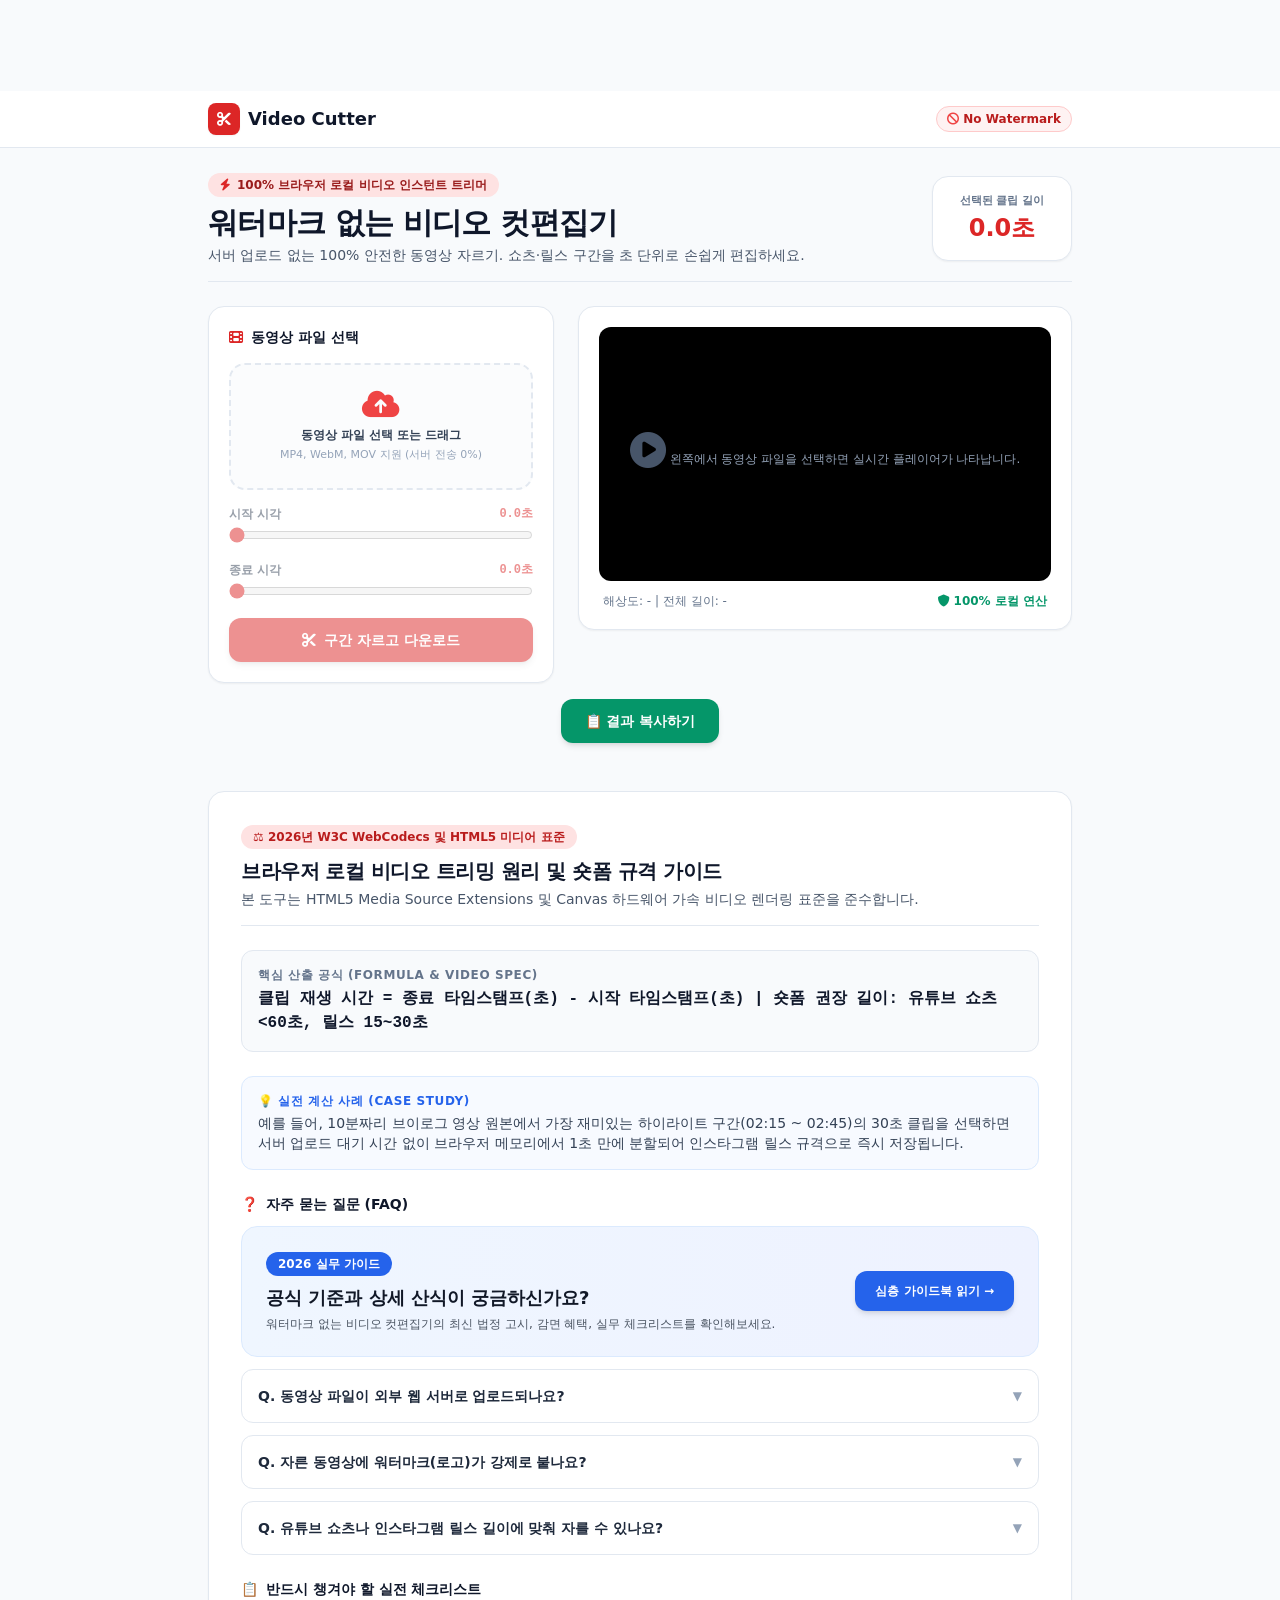
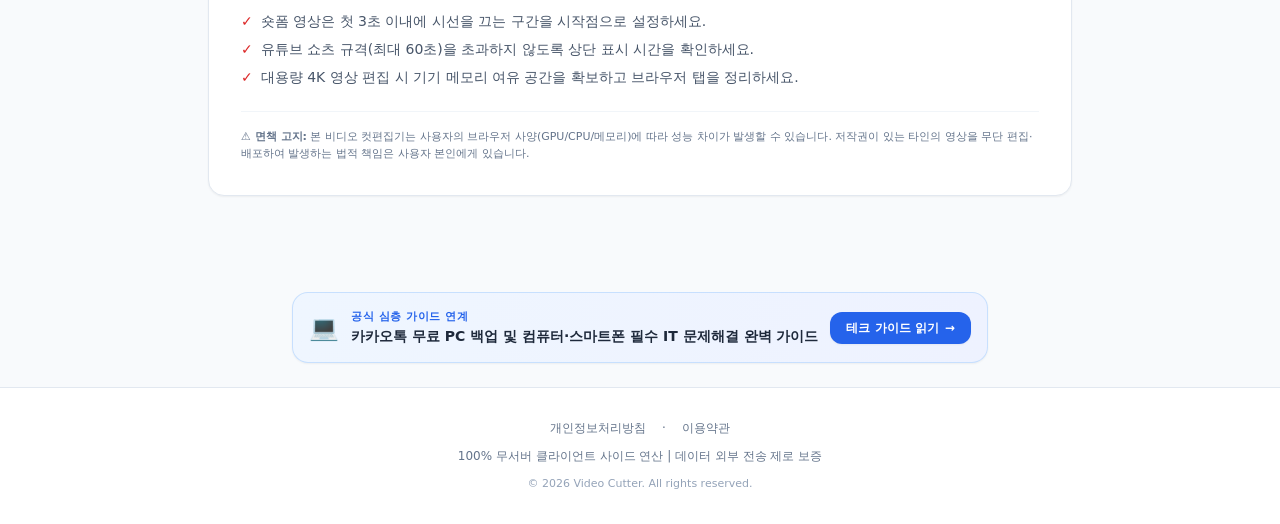
==== index.html @ c20376bc "Perf: replace Tailwind Play CDN with static compiled CSS" ====
<!DOCTYPE html>
<html lang="ko">
<head>
    <meta charset="UTF-8">
    <link rel="preconnect" href="https://pagead2.googlesyndication.com">
    <link rel="preconnect" href="https://cdnjs.cloudflare.com" crossorigin>

    <link href="apple-touch-icon.png" rel="apple-touch-icon" sizes="180x180"/>
    <meta content="width=device-width, initial-scale=1.0, maximum-scale=1.0, user-scalable=no" name="viewport"/>
    <title>워터마크 없는 브라우저 비디오 컷편집기 | 동영상 구간 자르기 (Video Cutter)</title>
    <meta content="서버 업로드 없는 브라우저 비디오 트리머. 쇼츠·릴스 구간 자르기, 빠른 인코딩, 워터마크 영구 무료." name="description"/>
    <link href="https://video-cut.enjoy-onepage.com/" rel="canonical"/>
    <meta content="website" property="og:type"/>
    <meta property="og:locale" content="ko_KR">
    <meta content="https://video-cut.enjoy-onepage.com/" property="og:url"/>
    <meta content="Video Cutter - 워터마크 없는 비디오 컷편집기" property="og:title"/>
    <meta content="브라우저 안에서 영상을 잘라 다운로드하세요." property="og:description"/>
    <meta content="https://video-cut.enjoy-onepage.com/og-image.png" property="og:image"/>
    <meta content="summary_large_image" name="twitter:card"/>
    <meta content="Video Cutter - 워터마크 없는 비디오 컷편집기" name="twitter:title"/>
    <meta content="브라우저 안에서 영상을 잘라 다운로드하세요." name="twitter:description"/>
    <meta content="https://video-cut.enjoy-onepage.com/og-image.png" name="twitter:image"/>
    <link href="/favicon.ico" rel="icon" type="image/x-icon"/>

    <link rel="stylesheet" href="./style.css">
    <link href="https://cdnjs.cloudflare.com/ajax/libs/font-awesome/6.4.0/css/all.min.css" rel="stylesheet"/>
    <script async crossorigin="anonymous" src="https://pagead2.googlesyndication.com/pagead/js/adsbygoogle.js?client=ca-pub-2228289204702106"></script>

    <script type="application/ld+json">
    {
      "@context": "https://schema.org",
      "@graph": [
        {
          "@type": "WebApplication",
          "@id": "https://video-cut.enjoy-onepage.com/#webapp",
          "name": "Video Cutter - 워터마크 없는 비디오 컷편집기",
          "url": "https://video-cut.enjoy-onepage.com/",
          "applicationCategory": "MultimediaApplication",
          "operatingSystem": "All",
          "browserRequirements": "Requires JavaScript. Requires HTML5.",
          "description": "서버 업로드 없는 브라우저 비디오 트리머. 쇼츠·릴스 구간 자르기 무료.",
          "image": "https://video-cut.enjoy-onepage.com/og-image.png",
          "offers": { "@type": "Offer", "price": "0", "priceCurrency": "KRW" }
        },
        {
          "@type": "FAQPage",
          "@id": "https://video-cut.enjoy-onepage.com/#faq",
          "mainEntity": [
            {
              "@type": "Question",
              "name": "동영상 파일이 외부 웹 서버로 업로드되나요?",
              "acceptedAnswer": {
                "@type": "Answer",
                "text": "아닙니다. HTML5 File API 및 Canvas 비디오 프레임 추출 기술을 통해 영상 파일이 사용자의 컴퓨터/스마트폰 메모리 내에서만 로컬 연산되므로 100% 안전합니다."
              }
            },
            {
              "@type": "Question",
              "name": "자른 동영상에 워터마크(로고)가 강제로 붙나요?",
              "acceptedAnswer": {
                "@type": "Answer",
                "text": "붙지 않습니다. CapCut이나 기성 무료 편집 앱과 달리 워터마크가 전혀 삽입되지 않은 원본 그대로의 깔끔한 클립을 무료로 추출할 수 있습니다."
              }
            },
            {
              "@type": "Question",
              "name": "유튜브 쇼츠나 인스타그램 릴스 길이에 맞춰 자를 수 있나요?",
              "acceptedAnswer": {
                "@type": "Answer",
                "text": "네, 시작 시간과 종료 시간을 초 단위로 정밀하게 슬라이더로 조절하여 15초, 30초, 60초 등 숏폼 규격에 딱 맞춰 자를 수 있습니다."
              }
            }
          ]
        }
      ]
    }
    </script>

    <style id="layout-shield">
      html, body { max-width: 100%; overflow-x: hidden; }
      .manual-ad-box { width: 100%; max-width: 960px; margin-left: auto; margin-right: auto; text-align: center; overflow: hidden; }
      .manual-ad-box ins { max-width: 100% !important; overflow: hidden !important; }
      :focus-visible { outline: 2px solid #3b82f6 !important; outline-offset: 2px !important; }
      input:focus-visible, select:focus-visible, textarea:focus-visible, button:focus-visible { outline: 2px solid #2563eb !important; outline-offset: 1px !important; }
    </style>
<style id="mobile-hardening-shield">
  /* 모바일 한글 단어 단위 줄바꿈 보존 & 버튼 텍스트 단일행 쉴드 */
  body, h1, h2, h3, h4, p, span, label {
    word-break: keep-all;
    overflow-wrap: break-word;
  }
  button, [role="button"], a.btn {
    white-space: nowrap;
    word-break: keep-all;
  }
  @media (max-width: 640px) {
    input, select, textarea {
      font-size: 16px !important;
    }
    button, [role="button"], a.btn {
      min-height: 42px;
    }
  }
</style>
</head>
<body class="bg-slate-50 text-slate-800 antialiased font-sans min-h-screen flex flex-col justify-between">
    <div class="manual-ad-box ad-top-banner" style="width: 100%; max-width: 960px; margin: 8px auto 16px; text-align: center;">
        <ins class="adsbygoogle" data-ad-client="ca-pub-2228289204702106" data-ad-format="horizontal" data-ad-slot="3824727725" data-full-width-responsive="true" style="display:inline-block;width:100%;height:60px;"></ins>
        <script>(adsbygoogle = window.adsbygoogle || []).push({});</script>
    </div>

    <header class="bg-white border-b border-slate-200 sticky top-0 z-40">
        <div class="max-w-4xl mx-auto px-4 py-3 flex items-center justify-between">
            <a href="/" class="flex items-center gap-2 text-slate-900 font-bold text-lg hover:text-red-600 transition">
                <span class="w-8 h-8 rounded-lg bg-red-600 text-white flex items-center justify-center font-black text-sm shadow-sm"><i class="fa-solid fa-scissors"></i></span>
                <span>Video Cutter</span>
            </a>
            <div class="flex items-center gap-2">
                <span class="text-xs font-bold px-2.5 py-1 rounded-full bg-red-50 text-red-700 border border-red-200">
                    <i class="fa-solid fa-ban text-red-500 mr-1"></i>No Watermark
                </span>
            </div>
        </div>
    </header>

    <section class="max-w-4xl mx-auto px-4 pt-6 pb-2 w-full">
        <div class="border-b border-slate-200 pb-4 flex flex-col md:flex-row md:items-center justify-between gap-4">
            <div>
                <div class="inline-flex items-center gap-1.5 px-3 py-1 rounded-full text-xs font-semibold bg-red-100 text-red-800 mb-2">
                    <i class="fa-solid fa-bolt text-red-600"></i><span>100% 브라우저 로컬 비디오 인스턴트 트리머</span>
                </div>
                <h1 class="text-2xl sm:text-3xl font-black text-slate-900 tracking-tight">
                    워터마크 없는 비디오 컷편집기
                </h1>
                <p class="text-slate-600 text-xs sm:text-sm mt-1">
                    서버 업로드 없는 100% 안전한 동영상 자르기. 쇼츠·릴스 구간을 초 단위로 손쉽게 편집하세요.
                </p>
            </div>
            <div class="bg-white border border-slate-200 rounded-2xl p-3 sm:p-4 text-center min-w-[140px] shadow-sm">
                <div class="text-[11px] font-bold text-slate-500">선택된 클립 길이</div>
                <div class="text-2xl font-black text-red-600 mt-0.5" id="clipDurationText">0.0초</div>
            </div>
        </div>
    </section>

    <!-- Workspace: 1:1 Left File & Controls, Right Video Player (Sticky) -->
    <main class="max-w-4xl mx-auto px-4 py-4 w-full flex-grow">
        <div class="grid grid-cols-1 lg:grid-cols-12 gap-6 items-start">
            <!-- Left 5 cols: Upload & Slider Controls -->
            <section class="lg:col-span-5 bg-white rounded-2xl p-5 border border-slate-200 shadow-sm space-y-4">
                <h2 class="text-sm font-bold text-slate-900 flex items-center gap-2">
                    <i class="fa-solid fa-film text-red-600"></i>동영상 파일 선택
                </h2>

                <div class="border-2 border-dashed border-slate-200 hover:border-red-400 rounded-2xl p-6 text-center cursor-pointer transition bg-slate-50/50" onclick="document.getElementById('videoFile').click()">
                    <i class="fa-solid fa-cloud-arrow-up text-3xl text-red-500 mb-2"></i>
                    <div class="text-xs font-bold text-slate-700">동영상 파일 선택 또는 드래그</div>
                    <div class="text-[11px] text-slate-400 mt-1">MP4, WebM, MOV 지원 (서버 전송 0%)</div>
                    <input type="file" id="videoFile" accept="video/*" class="hidden" aria-label="비디오 파일 선택">
                </div>

                <!-- Trim Controls -->
                <div id="trimControls" class="space-y-3 opacity-50 pointer-events-none">
                    <div>
                        <div class="flex justify-between text-xs font-bold text-slate-700 mb-1">
                            <span>시작 시각</span>
                            <span class="font-mono text-red-600" id="startTimeVal">0.0초</span>
                        </div>
                        <input type="range" id="startRange" min="0" max="100" value="0" step="0.1" class="w-full accent-red-600" aria-label="시작 시간">
                    </div>

                    <div>
                        <div class="flex justify-between text-xs font-bold text-slate-700 mb-1">
                            <span>종료 시각</span>
                            <span class="font-mono text-red-600" id="endTimeVal">0.0초</span>
                        </div>
                        <input type="range" id="endRange" min="0" max="100" value="0" step="0.1" class="w-full accent-red-600" aria-label="종료 시간">
                    </div>

                    <button id="trimBtn" class="w-full py-3 bg-red-600 hover:bg-red-700 text-white font-bold text-sm rounded-xl shadow-md transition flex items-center justify-center gap-2 whitespace-nowrap" aria-label="구간 자르기">
                        <i class="fa-solid fa-scissors"></i><span>구간 자르고 다운로드</span>
                    </button>
                </div>
            </section>

            <!-- Right 7 cols: Video Preview Player (Sticky) -->
            <section class="lg:col-span-7 space-y-4">
                <div class="bg-white rounded-2xl p-5 border border-slate-200 shadow-sm text-center">
                    <div class="w-full bg-black rounded-xl overflow-hidden aspect-video flex items-center justify-center mb-3">
                        <video id="videoPlayer" controls class="w-full h-full object-contain hidden"></video>
                        <div id="noVideoMsg" class="text-xs text-slate-400 p-6">
                            <i class="fa-solid fa-play-circle text-4xl text-slate-600 mb-2 block"></i>
                            왼쪽에서 동영상 파일을 선택하면 실시간 플레이어가 나타납니다.
                        </div>
                    </div>

                    <div class="flex items-center justify-between text-xs text-slate-500 px-1">
                        <span id="videoMetaText">해상도: - | 전체 길이: -</span>
                        <span class="font-bold text-emerald-600"><i class="fa-solid fa-shield mr-1"></i>100% 로컬 연산</span>
                    </div>
                </div>
            </section>
        </div>
    
      <div class="mt-4 text-center">
        <button id="masterCopyBtn" onclick="copyMasterResult()" class="whitespace-nowrap w-full sm:w-auto px-6 py-3 bg-emerald-600 hover:bg-emerald-700 text-white font-bold rounded-xl shadow-md transition flex items-center justify-center gap-2 text-sm mx-auto whitespace-nowrap">
          <span>📋 결과 복사하기</span>
        </button>
      </div>

  </main>

    <!-- Toast -->
    <div id="toastNotification" class="fixed bottom-6 left-1/2 -translate-x-1/2 bg-slate-900/90 text-white text-xs sm:text-sm px-4 py-2.5 rounded-xl shadow-xl z-50 transition-opacity duration-300 opacity-0 pointer-events-none flex items-center gap-2">
        <i class="fa-solid fa-circle-check text-red-400"></i><span id="toastMessage">안내 메시지</span>
    </div>

    <!-- 📖 E-E-A-T Guide Section (Q1~Q7) -->
    <section class="max-w-4xl mx-auto my-8 px-4">
      <div class="bg-white rounded-2xl p-6 sm:p-8 border border-slate-200 shadow-sm space-y-6">
        <div class="border-b border-slate-200 pb-4">
          <div class="inline-flex items-center gap-1.5 px-3 py-1 rounded-full text-xs font-bold bg-red-100 text-red-700 mb-2">
            <span>⚖️ 2026년 W3C WebCodecs 및 HTML5 미디어 표준</span>
          </div>
          <h3 class="text-xl font-black text-slate-900 tracking-tight">
            브라우저 로컬 비디오 트리밍 원리 및 숏폼 규격 가이드
          </h3>
          <p class="text-xs sm:text-sm text-slate-600 mt-1">
            본 도구는 HTML5 Media Source Extensions 및 Canvas 하드웨어 가속 비디오 렌더링 표준을 준수합니다.
          </p>
        </div>

        <div class="p-4 bg-slate-50 rounded-xl border border-slate-200">
          <div class="text-xs font-bold text-slate-500 uppercase tracking-wider mb-1">핵심 산출 공식 (Formula & Video Spec)</div>
          <div class="text-sm sm:text-base font-extrabold text-slate-900 font-mono leading-relaxed">
            클립 재생 시간 = 종료 타임스탬프(초) - 시작 타임스탬프(초) | 숏폼 권장 길이: 유튜브 쇼츠 <60초, 릴스 15~30초
          </div>
        </div>

        <div class="p-4 bg-blue-50/50 rounded-xl border border-blue-100">
          <div class="text-xs font-bold text-blue-600 uppercase tracking-wider mb-1">💡 실전 계산 사례 (Case Study)</div>
          <p class="text-xs sm:text-sm text-slate-700 leading-relaxed">
            예를 들어, 10분짜리 브이로그 영상 원본에서 가장 재미있는 하이라이트 구간(02:15 ~ 02:45)의 30초 클립을 선택하면 서버 업로드 대기 시간 없이 브라우저 메모리에서 1초 만에 분할되어 인스타그램 릴스 규격으로 즉시 저장됩니다.
          </p>
        </div>

        <div class="space-y-3">
          <h4 class="text-sm font-bold text-slate-900 mb-2 flex items-center gap-2"><span>❓</span> 자주 묻는 질문 (FAQ)</h4>
          
    <!-- 심층 가이드북 바로가기 (4-1-4 헌법 준수) -->
    <div class="mt-8 mb-8 p-6 bg-gradient-to-r from-blue-50 to-indigo-50 rounded-2xl border border-blue-100 flex flex-col sm:flex-row items-center justify-between gap-4">
      <div>
        <span class="inline-block px-3 py-1 bg-blue-600 text-white text-xs font-bold rounded-full mb-2">2026 실무 가이드</span>
        <h3 class="text-lg font-bold text-gray-900">공식 기준과 상세 산식이 궁금하신가요?</h3>
        <p class="text-xs text-gray-600 mt-1">워터마크 없는 비디오 컷편집기의 최신 법정 고시, 감면 혜택, 실무 체크리스트를 확인해보세요.</p>
      </div>
      <a href="/guides/guide.html" class="whitespace-nowrap px-5 py-3 bg-blue-600 hover:bg-blue-700 text-white font-bold rounded-xl shadow-md transition flex items-center gap-2 text-xs shrink-0">
        심층 가이드북 읽기 &rarr;
      </a>
    </div>

    <details class="group border border-slate-200 rounded-xl p-4">
            <summary class="flex items-center justify-between cursor-pointer font-bold text-sm text-slate-800">
              <span>Q. 동영상 파일이 외부 웹 서버로 업로드되나요?</span>
              <span class="transition group-open:rotate-180 text-slate-400 text-xs">▼</span>
            </summary>
            <div class="text-xs text-slate-600 mt-3 leading-relaxed border-t border-slate-100 pt-3">
              아닙니다. HTML5 File API 및 Canvas 비디오 프레임 추출 기술을 통해 영상 파일이 사용자의 컴퓨터/스마트폰 메모리 내에서만 로컬 연산되므로 100% 안전합니다.
            </div>
          </details>
          <details class="group border border-slate-200 rounded-xl p-4">
            <summary class="flex items-center justify-between cursor-pointer font-bold text-sm text-slate-800">
              <span>Q. 자른 동영상에 워터마크(로고)가 강제로 붙나요?</span>
              <span class="transition group-open:rotate-180 text-slate-400 text-xs">▼</span>
            </summary>
            <div class="text-xs text-slate-600 mt-3 leading-relaxed border-t border-slate-100 pt-3">
              붙지 않습니다. CapCut이나 기성 무료 편집 앱과 달리 워터마크가 전혀 삽입되지 않은 원본 그대로의 깔끔한 클립을 무료로 추출할 수 있습니다.
            </div>
          </details>
          <details class="group border border-slate-200 rounded-xl p-4">
            <summary class="flex items-center justify-between cursor-pointer font-bold text-sm text-slate-800">
              <span>Q. 유튜브 쇼츠나 인스타그램 릴스 길이에 맞춰 자를 수 있나요?</span>
              <span class="transition group-open:rotate-180 text-slate-400 text-xs">▼</span>
            </summary>
            <div class="text-xs text-slate-600 mt-3 leading-relaxed border-t border-slate-100 pt-3">
              네, 시작 시간과 종료 시간을 초 단위로 정밀하게 슬라이더로 조절하여 15초, 30초, 60초 등 숏폼 규격에 딱 맞춰 자를 수 있습니다.
            </div>
          </details>
        </div>

        <div>
          <h4 class="text-sm font-bold text-slate-900 mb-3 flex items-center gap-2">
            <span>📋</span> 반드시 챙겨야 할 실전 체크리스트
          </h4>
          <ul class="text-xs sm:text-sm text-slate-600 space-y-2">
            <li class="flex items-start gap-2"><span class="text-red-600 font-bold">✓</span><span>숏폼 영상은 첫 3초 이내에 시선을 끄는 구간을 시작점으로 설정하세요.</span></li>
            <li class="flex items-start gap-2"><span class="text-red-600 font-bold">✓</span><span>유튜브 쇼츠 규격(최대 60초)을 초과하지 않도록 상단 표시 시간을 확인하세요.</span></li>
            <li class="flex items-start gap-2"><span class="text-red-600 font-bold">✓</span><span>대용량 4K 영상 편집 시 기기 메모리 여유 공간을 확보하고 브라우저 탭을 정리하세요.</span></li>
          </ul>
        </div>

        <div class="pt-4 border-t border-slate-100 text-[11px] text-slate-500 leading-relaxed">
          <strong>⚠️ 면책 고지:</strong> 본 비디오 컷편집기는 사용자의 브라우저 사양(GPU/CPU/메모리)에 따라 성능 차이가 발생할 수 있습니다. 저작권이 있는 타인의 영상을 무단 편집·배포하여 발생하는 법적 책임은 사용자 본인에게 있습니다.
        </div>
      </div>
    </section>

    <div class="manual-ad-box ad-bottom-banner" style="width: 100%; max-width: 960px; margin: 24px auto 16px; text-align: center;">
        <ins class="adsbygoogle" data-ad-client="ca-pub-2228289204702106" data-ad-format="auto" data-ad-slot="3416334507" data-full-width-responsive="true" style="display:block"></ins>
        <script>(adsbygoogle = window.adsbygoogle || []).push({});</script>
    </div>

    <!-- 🔗 딥리서치 토픽 클러스터: 관련 전문 블로그 가이드 역링크 -->
<section class="max-w-4xl mx-auto my-6 px-4">
  <div class="p-4 bg-gradient-to-r from-blue-50 to-indigo-50 dark:from-slate-800 dark:to-slate-800/80 rounded-2xl border border-blue-200/80 dark:border-slate-700 shadow-sm flex flex-col sm:flex-row items-center justify-between gap-3">
    <div class="flex items-center gap-3">
      <span class="text-2xl flex-shrink-0">💻</span>
      <div class="text-left">
        <div class="text-[11px] font-bold text-blue-600 dark:text-blue-400 uppercase tracking-wider">공식 심층 가이드 연계</div>
        <div class="text-xs sm:text-sm font-bold text-slate-800 dark:text-slate-100 leading-snug">카카오톡 무료 PC 백업 및 컴퓨터·스마트폰 필수 IT 문제해결 완벽 가이드</div>
      </div>
    </div>
    <a href="https://tech-kr.enjoy-onepage.com/2026/09/18/kakaotalk-free-pc-backup-guide/" target="_blank" rel="noopener noreferrer" class="shrink-0 px-4 py-2 bg-blue-600 hover:bg-blue-700 text-white text-xs font-bold rounded-xl transition shadow-sm hover:shadow flex items-center gap-1.5">
      <span>테크 가이드 읽기</span>
      <span>→</span>
    </a>
  </div>
</section>

<footer class="border-t border-slate-200 bg-white py-8 px-4 text-center">
        <div class="max-w-4xl mx-auto text-xs text-slate-500 space-y-3">
            <div class="flex flex-wrap justify-center gap-4 text-xs font-medium">
                <a class="hover:text-red-600 transition" href="/privacy.html">개인정보처리방침</a>
                <span>·</span>
                <a class="hover:text-red-600 transition" href="/terms.html">이용약관</a>
            </div>
            <p>100% 무서버 클라이언트 사이드 연산 | 데이터 외부 전송 제로 보증</p>
            <p class="text-[11px] text-slate-400">© 2026 Video Cutter. All rights reserved.</p>
        </div>
    </footer>

    <script>
        const fileInput = document.getElementById('videoFile');
        const videoPlayer = document.getElementById('videoPlayer');
        const noVideoMsg = document.getElementById('noVideoMsg');
        const trimControls = document.getElementById('trimControls');
        const startRange = document.getElementById('startRange');
        const endRange = document.getElementById('endRange');
        const startTimeVal = document.getElementById('startTimeVal');
        const endTimeVal = document.getElementById('endTimeVal');
        const clipDurationText = document.getElementById('clipDurationText');
        const videoMetaText = document.getElementById('videoMetaText');

        let videoDuration = 0;
        let originalFileName = 'video';

        function showToast(msg) {
            const toast = document.getElementById('toastNotification');
            const toastMsg = document.getElementById('toastMessage');
            if (toast && toastMsg) {
                toastMsg.innerText = msg;
                toast.classList.remove('opacity-0', 'pointer-events-none');
                setTimeout(() => toast.classList.add('opacity-0', 'pointer-events-none'), 2200);
            }
        }

        fileInput.addEventListener('change', (e) => {
            const file = e.target.files[0];
            if (!file) return;

            originalFileName = file.name.replace(/\.[^/.]+$/, "");
            const url = URL.createObjectURL(file);
            videoPlayer.src = url;
            videoPlayer.classList.remove('hidden');
            noVideoMsg.classList.add('hidden');
            trimControls.classList.remove('opacity-50', 'pointer-events-none');

            videoPlayer.onloadedmetadata = () => {
                videoDuration = videoPlayer.duration;
                startRange.max = videoDuration;
                endRange.max = videoDuration;
                startRange.value = 0;
                endRange.value = Math.min(60, videoDuration);

                updateTimes();
                videoMetaText.innerText = `해상도: ${videoPlayer.videoWidth}x${videoPlayer.videoHeight} | 전체 길이: ${videoDuration.toFixed(1)}초`;
                showToast("동영상이 준비되었습니다. 구간을 설정하세요!");
            };
        });

        function updateTimes() {
            let start = parseFloat(startRange.value);
            let end = parseFloat(endRange.value);

            if (start >= end) {
                start = Math.max(0, end - 1);
                startRange.value = start;
            }

            startTimeVal.innerText = `${start.toFixed(1)}초`;
            endTimeVal.innerText = `${end.toFixed(1)}초`;
            const dur = (end - start).toFixed(1);
            clipDurationText.innerText = `${dur}초`;

            videoPlayer.currentTime = start;
        }

        startRange.addEventListener('input', updateTimes);
        endRange.addEventListener('input', updateTimes);

        let isRecording = false;
        document.getElementById('trimBtn').addEventListener('click', async () => {
            if (isRecording) return;
            const start = parseFloat(startRange.value);
            const end = parseFloat(endRange.value);
            const duration = end - start;
            if (duration <= 0) {
                showToast("종료 시간은 시작 시간보다 커야 합니다.");
                return;
            }

            const trimBtn = document.getElementById('trimBtn');
            const originalBtnText = trimBtn.innerHTML;
            trimBtn.disabled = true;
            trimBtn.innerHTML = `<span>⏳ 클립 인코딩 중... (<span id="renderProg">0</span>%)</span>`;
            isRecording = true;

            try {
                videoPlayer.currentTime = start;
                await new Promise(r => videoPlayer.onseeked = r);

                let stream;
                if (videoPlayer.captureStream) {
                    stream = videoPlayer.captureStream();
                } else if (videoPlayer.mozCaptureStream) {
                    stream = videoPlayer.mozCaptureStream();
                } else {
                    throw new Error("브라우저가 captureStream API를 지원하지 않습니다.");
                }

                let mimeType = 'video/webm;codecs=vp9,opus';
                if (!MediaRecorder.isTypeSupported(mimeType)) {
                    mimeType = 'video/webm';
                    if (!MediaRecorder.isTypeSupported(mimeType)) {
                        mimeType = 'video/mp4';
                    }
                }

                const chunks = [];
                const recorder = new MediaRecorder(stream, mimeType ? { mimeType } : undefined);

                recorder.ondataavailable = (e) => {
                    if (e.data && e.data.size > 0) chunks.push(e.data);
                };

                recorder.onstop = () => {
                    const ext = mimeType.includes('mp4') ? 'mp4' : 'webm';
                    const blob = new Blob(chunks, { type: mimeType || 'video/webm' });
                    const blobUrl = URL.createObjectURL(blob);
                    
                    const a = document.createElement('a');
                    a.href = blobUrl;
                    a.download = `${originalFileName}_trimmed_${start.toFixed(0)}s_to_${end.toFixed(0)}s.${ext}`;
                    document.body.appendChild(a);
                    a.click();
                    document.body.removeChild(a);

                    setTimeout(() => URL.revokeObjectURL(blobUrl), 10000);
                    trimBtn.disabled = false;
                    trimBtn.innerHTML = originalBtnText;
                    isRecording = false;
                    videoPlayer.pause();
                    showToast(`✓ [${start.toFixed(1)}초 ~ ${end.toFixed(1)}초] 클립 추출 및 다운로드 완료!`);
                };

                recorder.start(100);
                videoPlayer.play();

                const checkInterval = setInterval(() => {
                    if (!isRecording) {
                        clearInterval(checkInterval);
                        return;
                    }
                    const cur = videoPlayer.currentTime;
                    const prog = Math.min(100, Math.round(((cur - start) / duration) * 100));
                    const progEl = document.getElementById('renderProg');
                    if (progEl) progEl.innerText = prog;

                    if (cur >= end || videoPlayer.ended) {
                        clearInterval(checkInterval);
                        videoPlayer.pause();
                        recorder.stop();
                    }
                }, 50);

            } catch (err) {
                console.error(err);
                trimBtn.disabled = false;
                trimBtn.innerHTML = originalBtnText;
                isRecording = false;
                showToast("인코딩 오류: " + err.message);
            }
        });
    </script>

  <!-- 원클릭 복사 & 토스트 스크립트 (4-4 헌법 준수) -->
  <div id="masterToast" class="fixed bottom-6 left-1/2 transform -translate-x-1/2 bg-gray-900 text-white text-xs py-3 px-6 rounded-full shadow-2xl transition opacity-0 pointer-events-none z-50">
    클립보드에 복사되었습니다!
  </div>
  <script>
    function copyMasterResult() {
      var resEl = document.getElementById('result') || document.getElementById('resultCard') || document.querySelector('.result-box') || document.querySelector('main');
      var text = resEl ? (resEl.innerText || resEl.textContent) : '워터마크 없는 비디오 컷편집기 계산 결과';
      var shareText = text.trim() + "\n\n👉 워터마크 없는 비디오 컷편집기 바로가기: " + window.location.href;
      if (navigator.clipboard) {
        navigator.clipboard.writeText(shareText).then(showMasterToast);
      } else {
        var ta = document.createElement('textarea');
        ta.value = shareText;
        document.body.appendChild(ta);
        ta.select();
        document.execCommand('copy');
        document.body.removeChild(ta);
        showMasterToast();
      }
    }
    function showMasterToast() {
      var t = document.getElementById('masterToast');
      if (!t) return;
      t.classList.remove('opacity-0', 'pointer-events-none');
      t.classList.add('opacity-100');
      setTimeout(function() {
        t.classList.remove('opacity-100');
        t.classList.add('opacity-0', 'pointer-events-none');
      }, 2200);
    }
  </script>

</body>
</html>
---- style.css ----
*,::backdrop,:after,:before{--tw-border-spacing-x:0;--tw-border-spacing-y:0;--tw-translate-x:0;--tw-translate-y:0;--tw-rotate:0;--tw-skew-x:0;--tw-skew-y:0;--tw-scale-x:1;--tw-scale-y:1;--tw-pan-x: ;--tw-pan-y: ;--tw-pinch-zoom: ;--tw-scroll-snap-strictness:proximity;--tw-gradient-from-position: ;--tw-gradient-via-position: ;--tw-gradient-to-position: ;--tw-ordinal: ;--tw-slashed-zero: ;--tw-numeric-figure: ;--tw-numeric-spacing: ;--tw-numeric-fraction: ;--tw-ring-inset: ;--tw-ring-offset-width:0px;--tw-ring-offset-color:#fff;--tw-ring-color:#3b82f680;--tw-ring-offset-shadow:0 0 #0000;--tw-ring-shadow:0 0 #0000;--tw-shadow:0 0 #0000;--tw-shadow-colored:0 0 #0000;--tw-blur: ;--tw-brightness: ;--tw-contrast: ;--tw-grayscale: ;--tw-hue-rotate: ;--tw-invert: ;--tw-saturate: ;--tw-sepia: ;--tw-drop-shadow: ;--tw-backdrop-blur: ;--tw-backdrop-brightness: ;--tw-backdrop-contrast: ;--tw-backdrop-grayscale: ;--tw-backdrop-hue-rotate: ;--tw-backdrop-invert: ;--tw-backdrop-opacity: ;--tw-backdrop-saturate: ;--tw-backdrop-sepia: ;--tw-contain-size: ;--tw-contain-layout: ;--tw-contain-paint: ;--tw-contain-style: }/*! tailwindcss v3.4.17 | MIT License | https://tailwindcss.com*/*,:after,:before{box-sizing:border-box;border:0 solid #e5e7eb}:after,:before{--tw-content:""}:host,html{line-height:1.5;-webkit-text-size-adjust:100%;tab-size:4;font-family:ui-sans-serif,system-ui,sans-serif,Apple Color Emoji,Segoe UI Emoji,Segoe UI Symbol,Noto Color Emoji;font-feature-settings:normal;font-variation-settings:normal;-webkit-tap-highlight-color:transparent}body{margin:0;line-height:inherit}hr{height:0;color:inherit;border-top-width:1px}abbr:where([title]){-webkit-text-decoration:underline dotted;text-decoration:underline dotted}h1,h2,h3,h4,h5,h6{font-size:inherit;font-weight:inherit}a{color:inherit;text-decoration:inherit}b,strong{font-weight:bolder}code,kbd,pre,samp{font-family:ui-monospace,SFMono-Regular,Menlo,Monaco,Consolas,Liberation Mono,Courier New,monospace;font-feature-settings:normal;font-variation-settings:normal;font-size:1em}small{font-size:80%}sub,sup{font-size:75%;line-height:0;position:relative;vertical-align:initial}sub{bottom:-.25em}sup{top:-.5em}table{text-indent:0;border-color:inherit;border-collapse:collapse}button,input,optgroup,select,textarea{font-family:inherit;font-feature-settings:inherit;font-variation-settings:inherit;font-size:100%;font-weight:inherit;line-height:inherit;letter-spacing:inherit;color:inherit;margin:0;padding:0}button,select{text-transform:none}button,input:where([type=button]),input:where([type=reset]),input:where([type=submit]){-webkit-appearance:button;background-color:initial;background-image:none}:-moz-focusring{outline:auto}:-moz-ui-invalid{box-shadow:none}progress{vertical-align:initial}::-webkit-inner-spin-button,::-webkit-outer-spin-button{height:auto}[type=search]{-webkit-appearance:textfield;outline-offset:-2px}::-webkit-search-decoration{-webkit-appearance:none}::-webkit-file-upload-button{-webkit-appearance:button;font:inherit}summary{display:list-item}blockquote,dd,dl,figure,h1,h2,h3,h4,h5,h6,hr,p,pre{margin:0}fieldset{margin:0}fieldset,legend{padding:0}menu,ol,ul{list-style:none;margin:0;padding:0}dialog{padding:0}textarea{resize:vertical}input::placeholder,textarea::placeholder{opacity:1;color:#9ca3af}[role=button],button{cursor:pointer}:disabled{cursor:default}audio,canvas,embed,iframe,img,object,svg,video{display:block;vertical-align:middle}img,video{max-width:100%;height:auto}[hidden]:where(:not([hidden=until-found])){display:none}.pointer-events-none{pointer-events:none}.fixed{position:fixed}.sticky{position:sticky}.bottom-6{bottom:1.5rem}.left-1\/2{left:50%}.right-6{right:1.5rem}.top-0{top:0}.z-40{z-index:40}.z-50{z-index:50}.mx-auto{margin-left:auto;margin-right:auto}.my-6{margin-top:1.5rem;margin-bottom:1.5rem}.my-8{margin-top:2rem;margin-bottom:2rem}.mb-1{margin-bottom:.25rem}.mb-2{margin-bottom:.5rem}.mb-3{margin-bottom:.75rem}.mb-4{margin-bottom:1rem}.mb-6{margin-bottom:1.5rem}.mb-8{margin-bottom:2rem}.mr-1{margin-right:.25rem}.mt-0\.5{margin-top:.125rem}.mt-1{margin-top:.25rem}.mt-3{margin-top:.75rem}.mt-4{margin-top:1rem}.mt-8{margin-top:2rem}.mt-auto{margin-top:auto}.block{display:block}.inline-block{display:inline-block}.flex{display:flex}.inline-flex{display:inline-flex}.table{display:table}.grid{display:grid}.hidden{display:none}.aspect-video{aspect-ratio:16/9}.h-6{height:1.5rem}.h-8{height:2rem}.h-full{height:100%}.min-h-screen{min-height:100vh}.w-6{width:1.5rem}.w-8{width:2rem}.w-full{width:100%}.min-w-\[140px\]{min-width:140px}.min-w-full{min-width:100%}.max-w-4xl{max-width:56rem}.max-w-6xl{max-width:72rem}.flex-shrink-0,.shrink-0{flex-shrink:0}.flex-grow{flex-grow:1}.-translate-x-1\/2{--tw-translate-x:-50%}.-translate-x-1\/2,.transform{transform:translate(var(--tw-translate-x),var(--tw-translate-y)) rotate(var(--tw-rotate)) skewX(var(--tw-skew-x)) skewY(var(--tw-skew-y)) scaleX(var(--tw-scale-x)) scaleY(var(--tw-scale-y))}.cursor-pointer{cursor:pointer}.list-none{list-style-type:none}.grid-cols-1{grid-template-columns:repeat(1,minmax(0,1fr))}.flex-col{flex-direction:column}.flex-wrap{flex-wrap:wrap}.items-start{align-items:flex-start}.items-center{align-items:center}.justify-center{justify-content:center}.justify-between{justify-content:space-between}.gap-1\.5{gap:.375rem}.gap-2{gap:.5rem}.gap-3{gap:.75rem}.gap-4{gap:1rem}.gap-6{gap:1.5rem}.gap-8{gap:2rem}.space-y-2>:not([hidden])~:not([hidden]){--tw-space-y-reverse:0;margin-top:calc(.5rem*(1 - var(--tw-space-y-reverse)));margin-bottom:calc(.5rem*var(--tw-space-y-reverse))}.space-y-2\.5>:not([hidden])~:not([hidden]){--tw-space-y-reverse:0;margin-top:calc(.625rem*(1 - var(--tw-space-y-reverse)));margin-bottom:calc(.625rem*var(--tw-space-y-reverse))}.space-y-3>:not([hidden])~:not([hidden]){--tw-space-y-reverse:0;margin-top:calc(.75rem*(1 - var(--tw-space-y-reverse)));margin-bottom:calc(.75rem*var(--tw-space-y-reverse))}.space-y-4>:not([hidden])~:not([hidden]){--tw-space-y-reverse:0;margin-top:calc(1rem*(1 - var(--tw-space-y-reverse)));margin-bottom:calc(1rem*var(--tw-space-y-reverse))}.space-y-6>:not([hidden])~:not([hidden]){--tw-space-y-reverse:0;margin-top:calc(1.5rem*(1 - var(--tw-space-y-reverse)));margin-bottom:calc(1.5rem*var(--tw-space-y-reverse))}.space-y-8>:not([hidden])~:not([hidden]){--tw-space-y-reverse:0;margin-top:calc(2rem*(1 - var(--tw-space-y-reverse)));margin-bottom:calc(2rem*var(--tw-space-y-reverse))}.divide-y>:not([hidden])~:not([hidden]){--tw-divide-y-reverse:0;border-top-width:calc(1px*(1 - var(--tw-divide-y-reverse)));border-bottom-width:calc(1px*var(--tw-divide-y-reverse))}.divide-gray-200>:not([hidden])~:not([hidden]){--tw-divide-opacity:1;border-color:rgb(229 231 235/var(--tw-divide-opacity,1))}.overflow-hidden{overflow:hidden}.overflow-x-auto{overflow-x:auto}.whitespace-nowrap{white-space:nowrap}.rounded-2xl{border-radius:1rem}.rounded-full{border-radius:9999px}.rounded-lg{border-radius:.5rem}.rounded-xl{border-radius:.75rem}.border{border-width:1px}.border-2{border-width:2px}.border-b{border-bottom-width:1px}.border-l-2{border-left-width:2px}.border-t{border-top-width:1px}.border-dashed{border-style:dashed}.border-blue-100{--tw-border-opacity:1;border-color:rgb(219 234 254/var(--tw-border-opacity,1))}.border-blue-200{--tw-border-opacity:1;border-color:rgb(191 219 254/var(--tw-border-opacity,1))}.border-blue-200\/80{border-color:#bfdbfecc}.border-gray-100{--tw-border-opacity:1;border-color:rgb(243 244 246/var(--tw-border-opacity,1))}.border-gray-200{--tw-border-opacity:1;border-color:rgb(229 231 235/var(--tw-border-opacity,1))}.border-red-200{--tw-border-opacity:1;border-color:rgb(254 202 202/var(--tw-border-opacity,1))}.border-slate-100{--tw-border-opacity:1;border-color:rgb(241 245 249/var(--tw-border-opacity,1))}.border-slate-200{--tw-border-opacity:1;border-color:rgb(226 232 240/var(--tw-border-opacity,1))}.border-transparent{border-color:#0000}.bg-black{--tw-bg-opacity:1;background-color:rgb(0 0 0/var(--tw-bg-opacity,1))}.bg-blue-100{--tw-bg-opacity:1;background-color:rgb(219 234 254/var(--tw-bg-opacity,1))}.bg-blue-50{--tw-bg-opacity:1;background-color:rgb(239 246 255/var(--tw-bg-opacity,1))}.bg-blue-50\/50{background-color:#eff6ff80}.bg-blue-600{--tw-bg-opacity:1;background-color:rgb(37 99 235/var(--tw-bg-opacity,1))}.bg-emerald-600{--tw-bg-opacity:1;background-color:rgb(5 150 105/var(--tw-bg-opacity,1))}.bg-gray-100{--tw-bg-opacity:1;background-color:rgb(243 244 246/var(--tw-bg-opacity,1))}.bg-gray-50{--tw-bg-opacity:1;background-color:rgb(249 250 251/var(--tw-bg-opacity,1))}.bg-gray-900{--tw-bg-opacity:1;background-color:rgb(17 24 39/var(--tw-bg-opacity,1))}.bg-red-100{--tw-bg-opacity:1;background-color:rgb(254 226 226/var(--tw-bg-opacity,1))}.bg-red-50{--tw-bg-opacity:1;background-color:rgb(254 242 242/var(--tw-bg-opacity,1))}.bg-red-600{--tw-bg-opacity:1;background-color:rgb(220 38 38/var(--tw-bg-opacity,1))}.bg-slate-50{--tw-bg-opacity:1;background-color:rgb(248 250 252/var(--tw-bg-opacity,1))}.bg-slate-50\/50{background-color:#f8fafc80}.bg-slate-900\/90{background-color:#0f172ae6}.bg-white{--tw-bg-opacity:1;background-color:rgb(255 255 255/var(--tw-bg-opacity,1))}.bg-gradient-to-r{background-image:linear-gradient(to right,var(--tw-gradient-stops))}.from-blue-50{--tw-gradient-from:#eff6ff var(--tw-gradient-from-position);--tw-gradient-to:#eff6ff00 var(--tw-gradient-to-position);--tw-gradient-stops:var(--tw-gradient-from),var(--tw-gradient-to)}.to-indigo-50{--tw-gradient-to:#eef2ff var(--tw-gradient-to-position)}.object-contain{object-fit:contain}.p-3{padding:.75rem}.p-4{padding:1rem}.p-5{padding:1.25rem}.p-6{padding:1.5rem}.px-1{padding-left:.25rem;padding-right:.25rem}.px-2\.5{padding-left:.625rem;padding-right:.625rem}.px-3{padding-left:.75rem;padding-right:.75rem}.px-4{padding-left:1rem;padding-right:1rem}.px-5{padding-left:1.25rem;padding-right:1.25rem}.px-6{padding-left:1.5rem;padding-right:1.5rem}.px-8{padding-left:2rem;padding-right:2rem}.py-1{padding-top:.25rem;padding-bottom:.25rem}.py-10{padding-top:2.5rem;padding-bottom:2.5rem}.py-2{padding-top:.5rem;padding-bottom:.5rem}.py-2\.5{padding-top:.625rem;padding-bottom:.625rem}.py-3{padding-top:.75rem;padding-bottom:.75rem}.py-4{padding-top:1rem;padding-bottom:1rem}.py-6{padding-top:1.5rem;padding-bottom:1.5rem}.py-8{padding-top:2rem;padding-bottom:2rem}.pb-2{padding-bottom:.5rem}.pb-4{padding-bottom:1rem}.pb-6{padding-bottom:1.5rem}.pl-2{padding-left:.5rem}.pt-3{padding-top:.75rem}.pt-4{padding-top:1rem}.pt-6{padding-top:1.5rem}.text-left{text-align:left}.text-center{text-align:center}.font-mono{font-family:ui-monospace,SFMono-Regular,Menlo,Monaco,Consolas,Liberation Mono,Courier New,monospace}.font-sans{font-family:ui-sans-serif,system-ui,sans-serif,Apple Color Emoji,Segoe UI Emoji,Segoe UI Symbol,Noto Color Emoji}.text-2xl{font-size:1.5rem;line-height:2rem}.text-3xl{font-size:1.875rem;line-height:2.25rem}.text-4xl{font-size:2.25rem;line-height:2.5rem}.text-\[11px\]{font-size:11px}.text-base{font-size:1rem;line-height:1.5rem}.text-lg{font-size:1.125rem;line-height:1.75rem}.text-sm{font-size:.875rem;line-height:1.25rem}.text-xl{font-size:1.25rem;line-height:1.75rem}.text-xs{font-size:.75rem;line-height:1rem}.font-black{font-weight:900}.font-bold{font-weight:700}.font-extrabold{font-weight:800}.font-medium{font-weight:500}.font-semibold{font-weight:600}.uppercase{text-transform:uppercase}.leading-relaxed{line-height:1.625}.leading-snug{line-height:1.375}.leading-tight{line-height:1.25}.tracking-tight{letter-spacing:-.025em}.tracking-wider{letter-spacing:.05em}.text-blue-600{--tw-text-opacity:1;color:rgb(37 99 235/var(--tw-text-opacity,1))}.text-blue-800{--tw-text-opacity:1;color:rgb(30 64 175/var(--tw-text-opacity,1))}.text-blue-900{--tw-text-opacity:1;color:rgb(30 58 138/var(--tw-text-opacity,1))}.text-blue-950{--tw-text-opacity:1;color:rgb(23 37 84/var(--tw-text-opacity,1))}.text-emerald-600{--tw-text-opacity:1;color:rgb(5 150 105/var(--tw-text-opacity,1))}.text-gray-400{--tw-text-opacity:1;color:rgb(156 163 175/var(--tw-text-opacity,1))}.text-gray-500{--tw-text-opacity:1;color:rgb(107 114 128/var(--tw-text-opacity,1))}.text-gray-600{--tw-text-opacity:1;color:rgb(75 85 99/var(--tw-text-opacity,1))}.text-gray-700{--tw-text-opacity:1;color:rgb(55 65 81/var(--tw-text-opacity,1))}.text-gray-800{--tw-text-opacity:1;color:rgb(31 41 55/var(--tw-text-opacity,1))}.text-gray-900{--tw-text-opacity:1;color:rgb(17 24 39/var(--tw-text-opacity,1))}.text-red-400{--tw-text-opacity:1;color:rgb(248 113 113/var(--tw-text-opacity,1))}.text-red-500{--tw-text-opacity:1;color:rgb(239 68 68/var(--tw-text-opacity,1))}.text-red-600{--tw-text-opacity:1;color:rgb(220 38 38/var(--tw-text-opacity,1))}.text-red-700{--tw-text-opacity:1;color:rgb(185 28 28/var(--tw-text-opacity,1))}.text-red-800{--tw-text-opacity:1;color:rgb(153 27 27/var(--tw-text-opacity,1))}.text-rose-600{--tw-text-opacity:1;color:rgb(225 29 72/var(--tw-text-opacity,1))}.text-slate-400{--tw-text-opacity:1;color:rgb(148 163 184/var(--tw-text-opacity,1))}.text-slate-500{--tw-text-opacity:1;color:rgb(100 116 139/var(--tw-text-opacity,1))}.text-slate-600{--tw-text-opacity:1;color:rgb(71 85 105/var(--tw-text-opacity,1))}.text-slate-700{--tw-text-opacity:1;color:rgb(51 65 85/var(--tw-text-opacity,1))}.text-slate-800{--tw-text-opacity:1;color:rgb(30 41 59/var(--tw-text-opacity,1))}.text-slate-900{--tw-text-opacity:1;color:rgb(15 23 42/var(--tw-text-opacity,1))}.text-white{--tw-text-opacity:1;color:rgb(255 255 255/var(--tw-text-opacity,1))}.antialiased{-webkit-font-smoothing:antialiased;-moz-osx-font-smoothing:grayscale}.accent-red-600{accent-color:#dc2626}.opacity-0{opacity:0}.opacity-100{opacity:1}.opacity-50{opacity:.5}.shadow-2xl{--tw-shadow:0 25px 50px -12px #00000040;--tw-shadow-colored:0 25px 50px -12px var(--tw-shadow-color)}.shadow-2xl,.shadow-md{box-shadow:var(--tw-ring-offset-shadow,0 0 #0000),var(--tw-ring-shadow,0 0 #0000),var(--tw-shadow)}.shadow-md{--tw-shadow:0 4px 6px -1px #0000001a,0 2px 4px -2px #0000001a;--tw-shadow-colored:0 4px 6px -1px var(--tw-shadow-color),0 2px 4px -2px var(--tw-shadow-color)}.shadow-sm{--tw-shadow:0 1px 2px 0 #0000000d;--tw-shadow-colored:0 1px 2px 0 var(--tw-shadow-color)}.shadow-sm,.shadow-xl{box-shadow:var(--tw-ring-offset-shadow,0 0 #0000),var(--tw-ring-shadow,0 0 #0000),var(--tw-shadow)}.shadow-xl{--tw-shadow:0 20px 25px -5px #0000001a,0 8px 10px -6px #0000001a;--tw-shadow-colored:0 20px 25px -5px var(--tw-shadow-color),0 8px 10px -6px var(--tw-shadow-color)}.outline{outline-style:solid}.transition{transition-property:color,background-color,border-color,text-decoration-color,fill,stroke,opacity,box-shadow,transform,filter,-webkit-backdrop-filter;transition-property:color,background-color,border-color,text-decoration-color,fill,stroke,opacity,box-shadow,transform,filter,backdrop-filter;transition-property:color,background-color,border-color,text-decoration-color,fill,stroke,opacity,box-shadow,transform,filter,backdrop-filter,-webkit-backdrop-filter;transition-timing-function:cubic-bezier(.4,0,.2,1);transition-duration:.15s}.transition-opacity{transition-property:opacity;transition-timing-function:cubic-bezier(.4,0,.2,1);transition-duration:.15s}.duration-300{transition-duration:.3s}.hover\:scale-105:hover{--tw-scale-x:1.05;--tw-scale-y:1.05;transform:translate(var(--tw-translate-x),var(--tw-translate-y)) rotate(var(--tw-rotate)) skewX(var(--tw-skew-x)) skewY(var(--tw-skew-y)) scaleX(var(--tw-scale-x)) scaleY(var(--tw-scale-y))}.hover\:border-blue-600:hover{--tw-border-opacity:1;border-color:rgb(37 99 235/var(--tw-border-opacity,1))}.hover\:border-red-400:hover{--tw-border-opacity:1;border-color:rgb(248 113 113/var(--tw-border-opacity,1))}.hover\:bg-blue-700:hover{--tw-bg-opacity:1;background-color:rgb(29 78 216/var(--tw-bg-opacity,1))}.hover\:bg-emerald-700:hover{--tw-bg-opacity:1;background-color:rgb(4 120 87/var(--tw-bg-opacity,1))}.hover\:bg-gray-50:hover{--tw-bg-opacity:1;background-color:rgb(249 250 251/var(--tw-bg-opacity,1))}.hover\:bg-red-700:hover{--tw-bg-opacity:1;background-color:rgb(185 28 28/var(--tw-bg-opacity,1))}.hover\:text-blue-600:hover{--tw-text-opacity:1;color:rgb(37 99 235/var(--tw-text-opacity,1))}.hover\:text-blue-800:hover{--tw-text-opacity:1;color:rgb(30 64 175/var(--tw-text-opacity,1))}.hover\:text-red-600:hover{--tw-text-opacity:1;color:rgb(220 38 38/var(--tw-text-opacity,1))}.hover\:underline:hover{text-decoration-line:underline}.hover\:shadow:hover{--tw-shadow:0 1px 3px 0 #0000001a,0 1px 2px -1px #0000001a;--tw-shadow-colored:0 1px 3px 0 var(--tw-shadow-color),0 1px 2px -1px var(--tw-shadow-color);box-shadow:var(--tw-ring-offset-shadow,0 0 #0000),var(--tw-ring-shadow,0 0 #0000),var(--tw-shadow)}.group[open] .group-open\:rotate-180{--tw-rotate:180deg;transform:translate(var(--tw-translate-x),var(--tw-translate-y)) rotate(var(--tw-rotate)) skewX(var(--tw-skew-x)) skewY(var(--tw-skew-y)) scaleX(var(--tw-scale-x)) scaleY(var(--tw-scale-y))}@media (min-width:640px){.sm\:w-auto{width:auto}.sm\:flex-row{flex-direction:row}.sm\:p-10{padding:2.5rem}.sm\:p-4{padding:1rem}.sm\:p-8{padding:2rem}.sm\:text-3xl{font-size:1.875rem;line-height:2.25rem}.sm\:text-base{font-size:1rem;line-height:1.5rem}.sm\:text-sm{font-size:.875rem;line-height:1.25rem}}@media (min-width:768px){.md\:flex-row{flex-direction:row}.md\:items-center{align-items:center}}@media (min-width:1024px){.lg\:sticky{position:sticky}.lg\:top-8{top:2rem}.lg\:col-span-4{grid-column:span 4/span 4}.lg\:col-span-5{grid-column:span 5/span 5}.lg\:col-span-7{grid-column:span 7/span 7}.lg\:col-span-8{grid-column:span 8/span 8}.lg\:grid-cols-12{grid-template-columns:repeat(12,minmax(0,1fr))}.lg\:text-4xl{font-size:2.25rem;line-height:2.5rem}}@media (prefers-color-scheme:dark){.dark\:border-slate-700{--tw-border-opacity:1;border-color:rgb(51 65 85/var(--tw-border-opacity,1))}.dark\:from-slate-800{--tw-gradient-from:#1e293b var(--tw-gradient-from-position);--tw-gradient-to:#1e293b00 var(--tw-gradient-to-position);--tw-gradient-stops:var(--tw-gradient-from),var(--tw-gradient-to)}.dark\:to-slate-800\/80{--tw-gradient-to:#1e293bcc var(--tw-gradient-to-position)}.dark\:text-blue-400{--tw-text-opacity:1;color:rgb(96 165 250/var(--tw-text-opacity,1))}.dark\:text-slate-100{--tw-text-opacity:1;color:rgb(241 245 249/var(--tw-text-opacity,1))}}
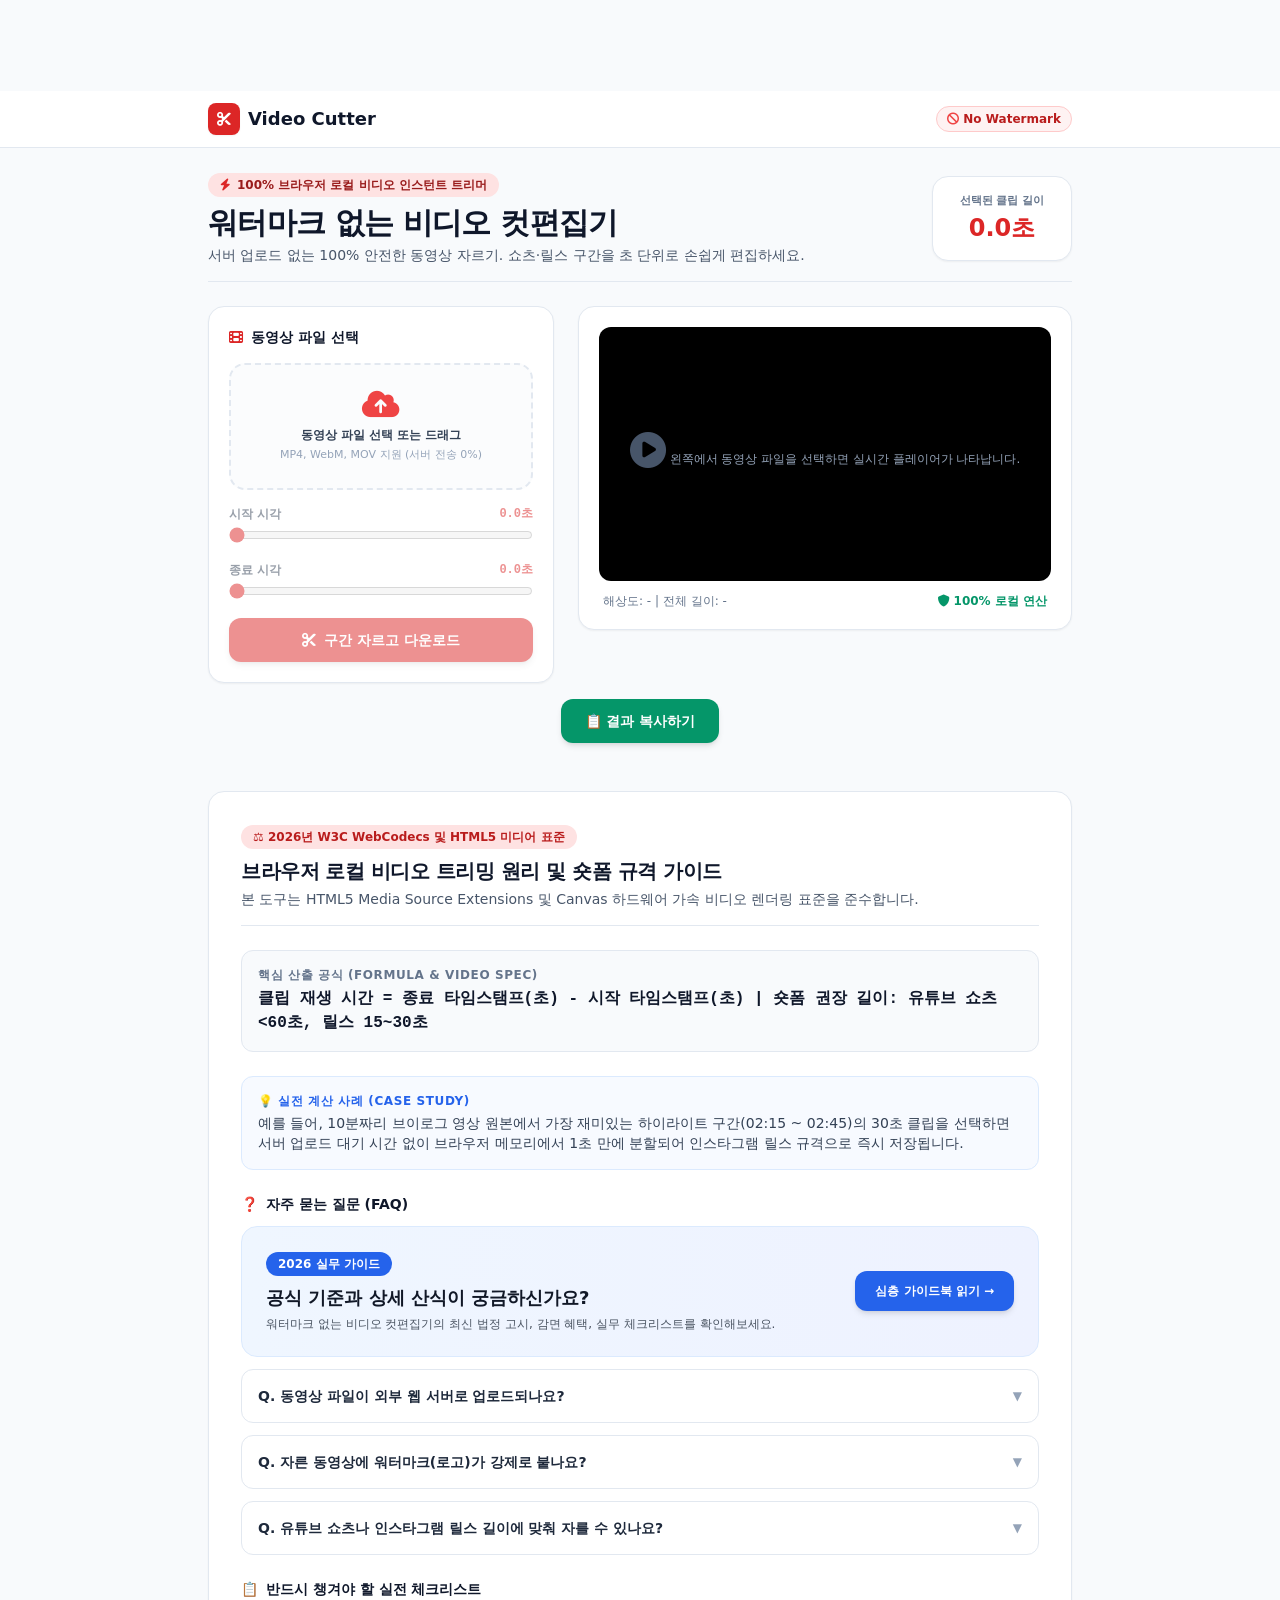
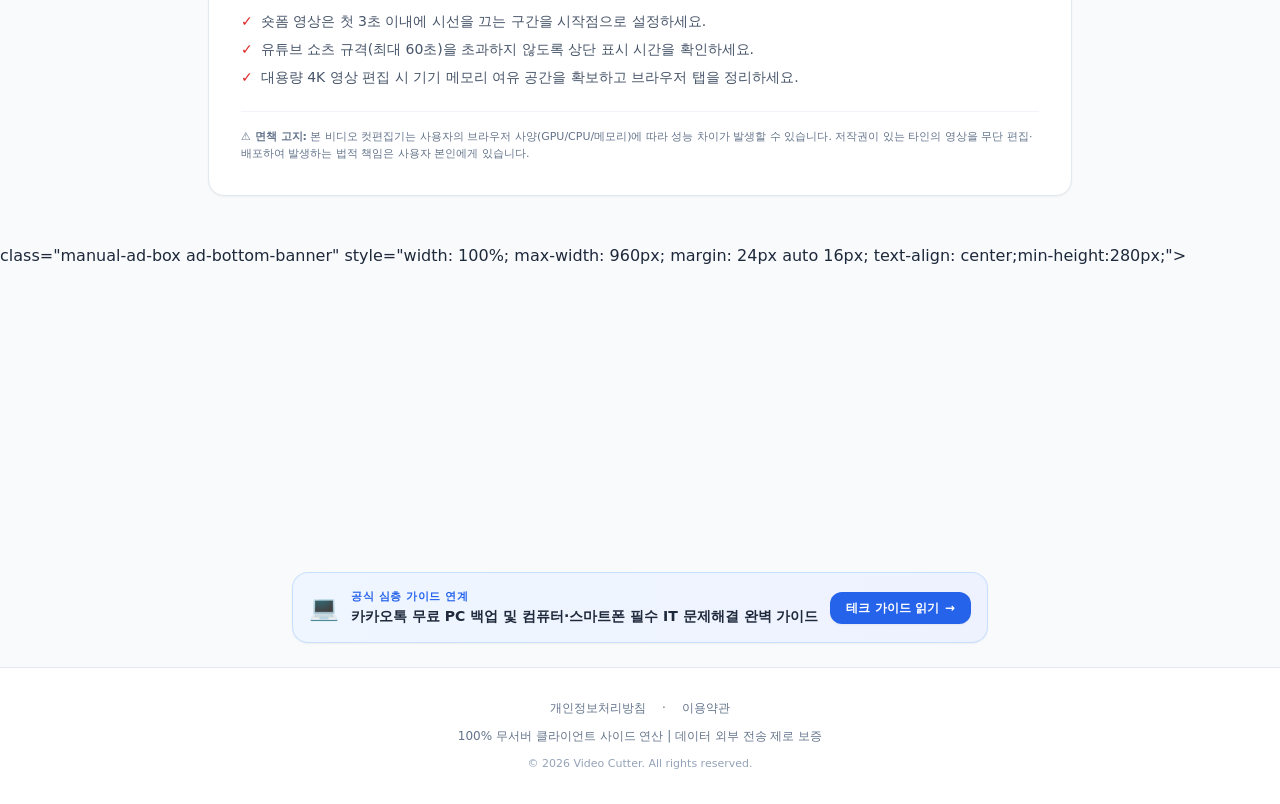
==== commit 80b4f7ec: "Quality: standardize AdSense 3-stage, CLS min-height, math guards, zero CDN, SEO metadata" ====
--- a/index.html
+++ b/index.html
@@ -7,7 +7,7 @@
 
     <link href="apple-touch-icon.png" rel="apple-touch-icon" sizes="180x180"/>
     <meta content="width=device-width, initial-scale=1.0, maximum-scale=1.0, user-scalable=no" name="viewport"/>
-    <title>워터마크 없는 브라우저 비디오 컷편집기 | 동영상 구간 자르기 (Video Cutter)</title>
+    <title>워터마크 없는 브라우저 비디오 컷편집기 | 동영상 구간</title>
     <meta content="서버 업로드 없는 브라우저 비디오 트리머. 쇼츠·릴스 구간 자르기, 빠른 인코딩, 워터마크 영구 무료." name="description"/>
     <link href="https://video-cut.enjoy-onepage.com/" rel="canonical"/>
     <meta content="website" property="og:type"/>
@@ -102,6 +102,25 @@
     }
   }
 </style>
+<script id="math-guard">
+// Global Math & DOM Output Guard: prevents NaN / Infinity leaks to UI
+(function() {
+  const origToLocaleString = Number.prototype.toLocaleString;
+  Number.prototype.toLocaleString = function(locales, options) {
+    if (!Number.isFinite(this.valueOf())) return '0';
+    return origToLocaleString.call(this, locales, options);
+  };
+  const origToFixed = Number.prototype.toFixed;
+  Number.prototype.toFixed = function(digits) {
+    if (!Number.isFinite(this.valueOf())) return '0';
+    return origToFixed.call(this, digits);
+  };
+})();
+</script>
+<style id="ad-cls-shield">
+  .ad-bottom { min-height: 280px !important; }
+  .ad-bottom ins { min-height: 280px !important; }
+</style>
 </head>
 <body class="bg-slate-50 text-slate-800 antialiased font-sans min-h-screen flex flex-col justify-between">
     <div class="manual-ad-box ad-top-banner" style="width: 100%; max-width: 960px; margin: 8px auto 16px; text-align: center;">
@@ -305,8 +324,15 @@
       </div>
     </section>
 
-    <div class="manual-ad-box ad-bottom-banner" style="width: 100%; max-width: 960px; margin: 24px auto 16px; text-align: center;">
-        <ins class="adsbygoogle" data-ad-client="ca-pub-2228289204702106" data-ad-format="auto" data-ad-slot="3416334507" data-full-width-responsive="true" style="display:block"></ins>
+    <div <!-- ADSENSE START: mid -->
+<div class="ad-box ad-mid" style="max-width:1080px;margin:16px auto;padding:0 14px;text-align:center;">
+  <ins class="adsbygoogle" style="display:block" data-ad-client="ca-pub-2228289204702106" data-ad-slot="1186914926" data-ad-format="auto" data-full-width-responsive="true"></ins>
+  <script>(adsbygoogle = window.adsbygoogle || []).push({});</script>
+</div>
+<!-- ADSENSE END: mid -->
+
+class="manual-ad-box ad-bottom-banner" style="width: 100%; max-width: 960px; margin: 24px auto 16px; text-align: center;min-height:280px;">
+        <ins class="adsbygoogle" data-ad-client="ca-pub-2228289204702106" data-ad-format="auto" data-ad-slot="3416334507" data-full-width-responsive="true" style="display:block;min-height:280px;"></ins>
         <script>(adsbygoogle = window.adsbygoogle || []).push({});</script>
     </div>
 
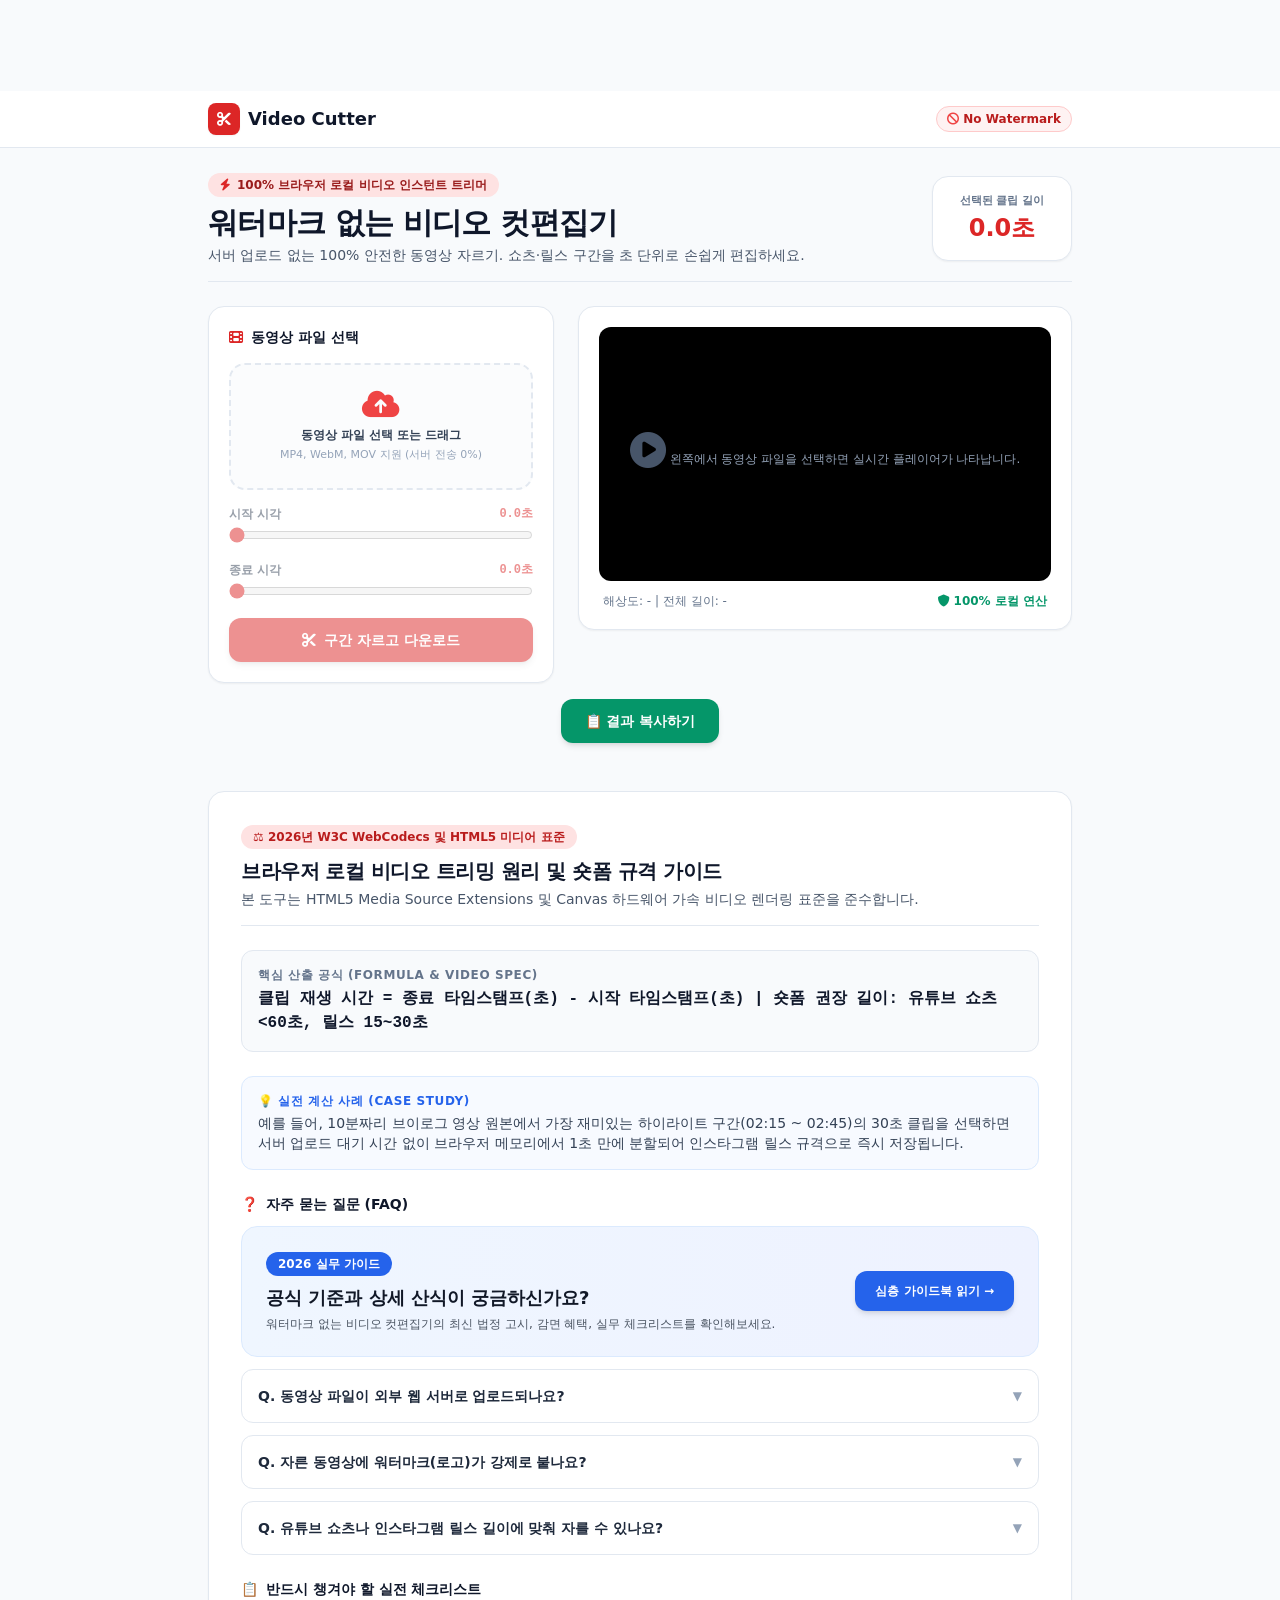
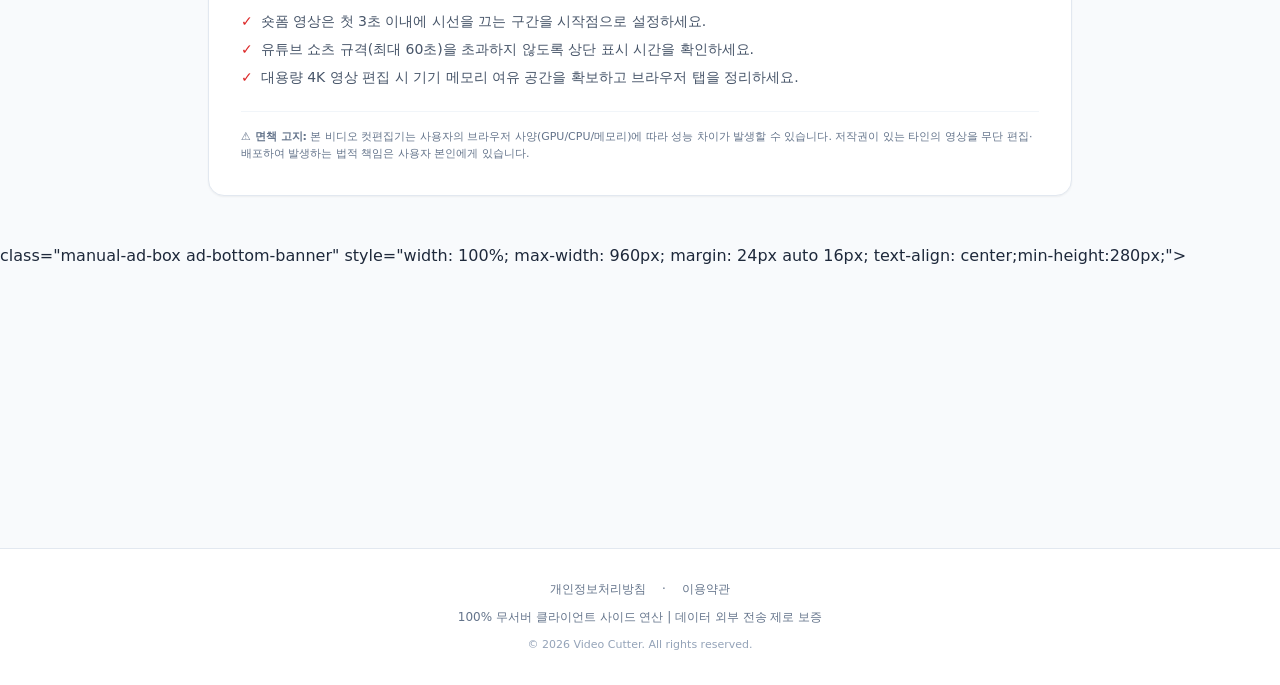
==== commit 5001c624: "remove cross-link banner to deleted blog (Kiro 2026-10-28)" ====
--- a/index.html
+++ b/index.html
@@ -7,18 +7,18 @@
 
     <link href="apple-touch-icon.png" rel="apple-touch-icon" sizes="180x180"/>
     <meta content="width=device-width, initial-scale=1.0, maximum-scale=1.0, user-scalable=no" name="viewport"/>
-    <title>워터마크 없는 브라우저 비디오 컷편집기 | 동영상 구간</title>
-    <meta content="서버 업로드 없는 브라우저 비디오 트리머. 쇼츠·릴스 구간 자르기, 빠른 인코딩, 워터마크 영구 무료." name="description"/>
+    <title>동영상 컷편집기 | 워터마크 없는 비디오 구간 자르기</title>
+    <meta content="서버 업로드 없이 브라우저에서 동영상 구간을 빠르게 자르고 워터마크 없이 저장합니다." name="description"/>
     <link href="https://video-cut.enjoy-onepage.com/" rel="canonical"/>
     <meta content="website" property="og:type"/>
     <meta property="og:locale" content="ko_KR">
     <meta content="https://video-cut.enjoy-onepage.com/" property="og:url"/>
-    <meta content="Video Cutter - 워터마크 없는 비디오 컷편집기" property="og:title"/>
-    <meta content="브라우저 안에서 영상을 잘라 다운로드하세요." property="og:description"/>
+    <meta content="동영상 컷편집기 | 워터마크 없는 비디오 구간 자르기" property="og:title"/>
+    <meta content="서버 업로드 없이 브라우저에서 동영상 구간을 빠르게 자르고 워터마크 없이 저장합니다." property="og:description"/>
     <meta content="https://video-cut.enjoy-onepage.com/og-image.png" property="og:image"/>
     <meta content="summary_large_image" name="twitter:card"/>
-    <meta content="Video Cutter - 워터마크 없는 비디오 컷편집기" name="twitter:title"/>
-    <meta content="브라우저 안에서 영상을 잘라 다운로드하세요." name="twitter:description"/>
+    <meta content="동영상 컷편집기 | 워터마크 없는 비디오 구간 자르기" name="twitter:title"/>
+    <meta content="서버 업로드 없이 브라우저에서 동영상 구간을 빠르게 자르고 워터마크 없이 저장합니다." name="twitter:description"/>
     <meta content="https://video-cut.enjoy-onepage.com/og-image.png" name="twitter:image"/>
     <link href="/favicon.ico" rel="icon" type="image/x-icon"/>
 
@@ -336,22 +336,6 @@
         <script>(adsbygoogle = window.adsbygoogle || []).push({});</script>
     </div>
 
-    <!-- 🔗 딥리서치 토픽 클러스터: 관련 전문 블로그 가이드 역링크 -->
-<section class="max-w-4xl mx-auto my-6 px-4">
-  <div class="p-4 bg-gradient-to-r from-blue-50 to-indigo-50 dark:from-slate-800 dark:to-slate-800/80 rounded-2xl border border-blue-200/80 dark:border-slate-700 shadow-sm flex flex-col sm:flex-row items-center justify-between gap-3">
-    <div class="flex items-center gap-3">
-      <span class="text-2xl flex-shrink-0">💻</span>
-      <div class="text-left">
-        <div class="text-[11px] font-bold text-blue-600 dark:text-blue-400 uppercase tracking-wider">공식 심층 가이드 연계</div>
-        <div class="text-xs sm:text-sm font-bold text-slate-800 dark:text-slate-100 leading-snug">카카오톡 무료 PC 백업 및 컴퓨터·스마트폰 필수 IT 문제해결 완벽 가이드</div>
-      </div>
-    </div>
-    <a href="https://tech-kr.enjoy-onepage.com/2026/09/18/kakaotalk-free-pc-backup-guide/" target="_blank" rel="noopener noreferrer" class="shrink-0 px-4 py-2 bg-blue-600 hover:bg-blue-700 text-white text-xs font-bold rounded-xl transition shadow-sm hover:shadow flex items-center gap-1.5">
-      <span>테크 가이드 읽기</span>
-      <span>→</span>
-    </a>
-  </div>
-</section>
 
 <footer class="border-t border-slate-200 bg-white py-8 px-4 text-center">
         <div class="max-w-4xl mx-auto text-xs text-slate-500 space-y-3">
@@ -384,7 +368,7 @@
             const toast = document.getElementById('toastNotification');
             const toastMsg = document.getElementById('toastMessage');
             if (toast && toastMsg) {
-                toastMsg.innerText = msg;
+                toastMsg.textContent = msg;
                 toast.classList.remove('opacity-0', 'pointer-events-none');
                 setTimeout(() => toast.classList.add('opacity-0', 'pointer-events-none'), 2200);
             }
@@ -409,7 +393,7 @@
                 endRange.value = Math.min(60, videoDuration);
 
                 updateTimes();
-                videoMetaText.innerText = `해상도: ${videoPlayer.videoWidth}x${videoPlayer.videoHeight} | 전체 길이: ${videoDuration.toFixed(1)}초`;
+                videoMetaText.textContent = `해상도: ${videoPlayer.videoWidth}x${videoPlayer.videoHeight} | 전체 길이: ${videoDuration.toFixed(1)}초`;
                 showToast("동영상이 준비되었습니다. 구간을 설정하세요!");
             };
         });
@@ -423,10 +407,10 @@
                 startRange.value = start;
             }
 
-            startTimeVal.innerText = `${start.toFixed(1)}초`;
-            endTimeVal.innerText = `${end.toFixed(1)}초`;
+            startTimeVal.textContent = `${start.toFixed(1)}초`;
+            endTimeVal.textContent = `${end.toFixed(1)}초`;
             const dur = (end - start).toFixed(1);
-            clipDurationText.innerText = `${dur}초`;
+            clipDurationText.textContent = `${dur}초`;
 
             videoPlayer.currentTime = start;
         }
@@ -510,7 +494,7 @@
                     const cur = videoPlayer.currentTime;
                     const prog = Math.min(100, Math.round(((cur - start) / duration) * 100));
                     const progEl = document.getElementById('renderProg');
-                    if (progEl) progEl.innerText = prog;
+                    if (progEl) progEl.textContent = prog;
 
                     if (cur >= end || videoPlayer.ended) {
                         clearInterval(checkInterval);
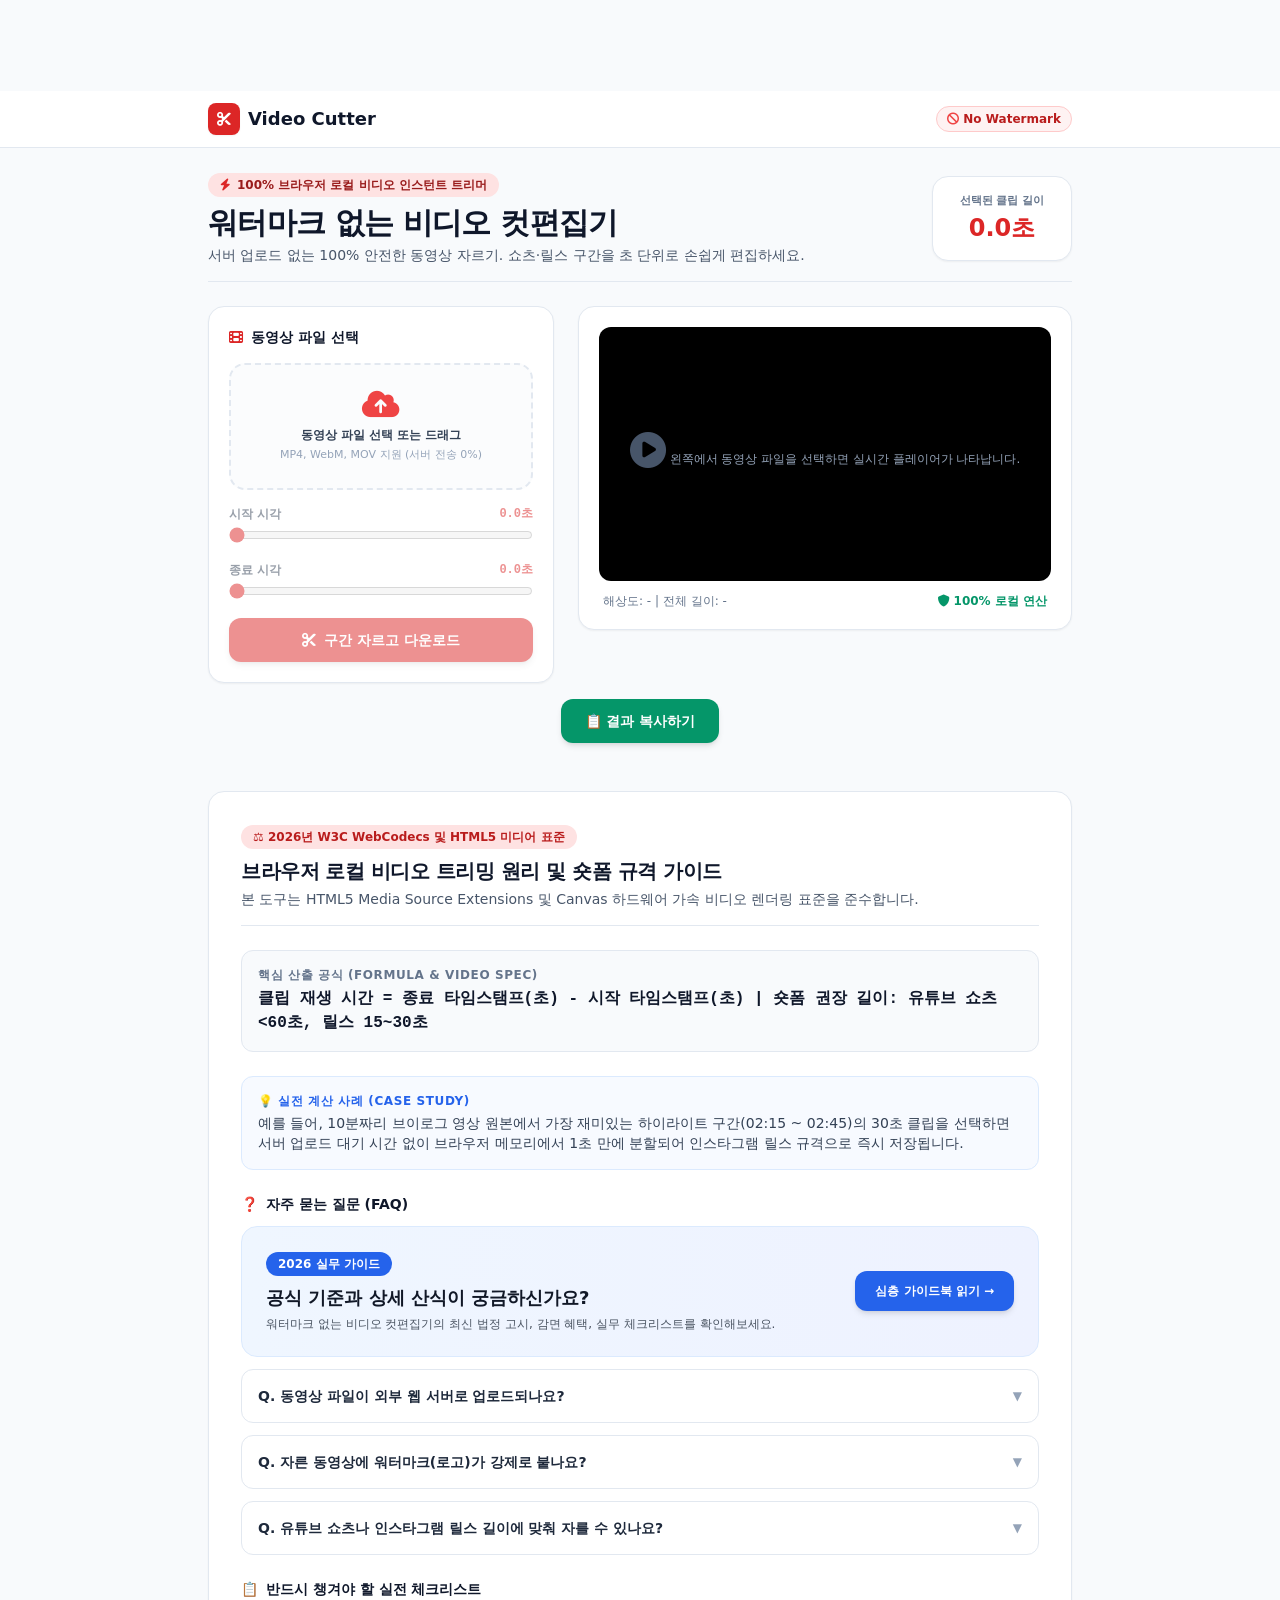
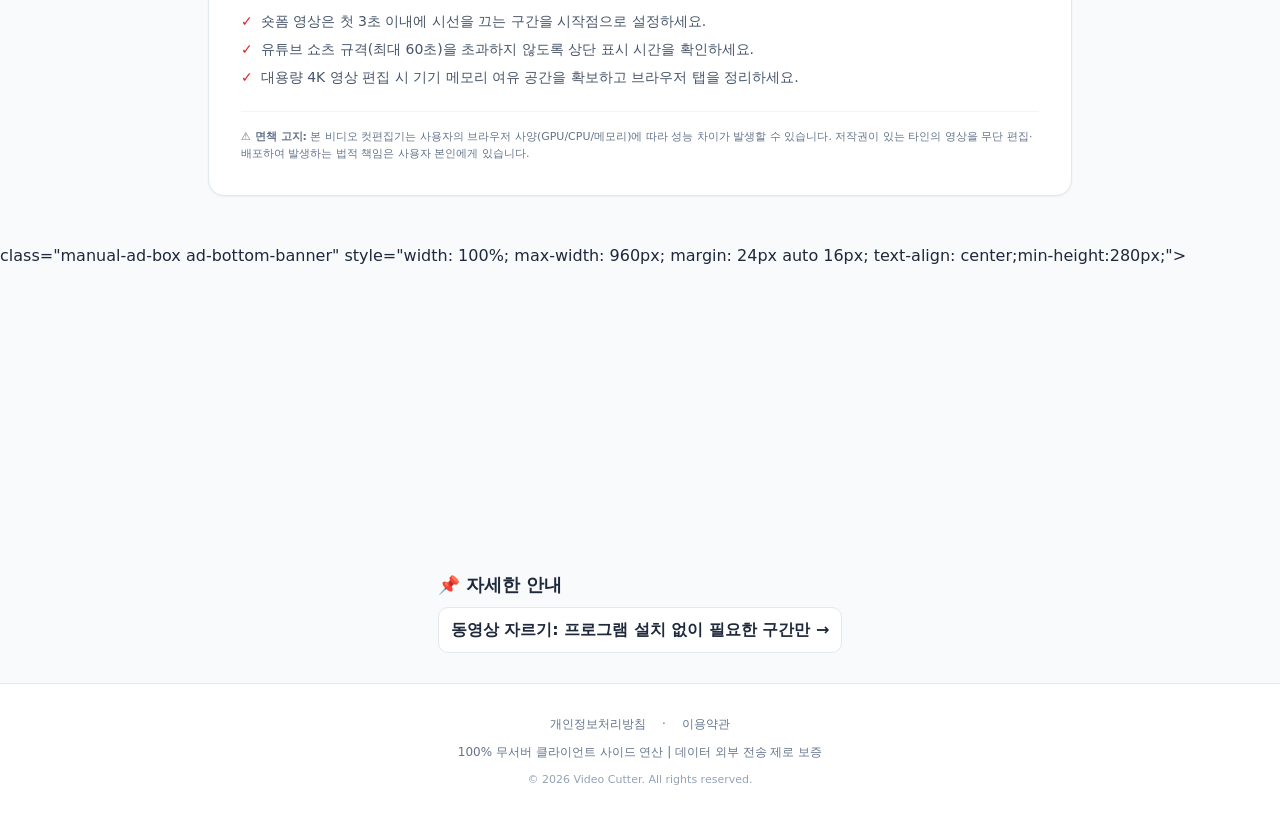
==== commit 7849adbb: "content: add topic guide pages with sources - user decision 2026-10-30 [kiro]" ====
--- a/index.html
+++ b/index.html
@@ -337,6 +337,9 @@
     </div>
 
 
+<!-- KIRO:TOPIC-LINKS START -->
+<section style="max-width:760px;margin:24px auto;padding:0 16px"><h2 style="font-size:1.1rem;font-weight:800;margin:0 0 8px">📌 자세한 안내</h2><a href="/trim-video-in-browser.html" style="display:block;padding:10px 12px;margin:6px 0;border:1px solid #e2e8f0;border-radius:10px;background:#fff;color:#1e293b;font-weight:600;text-decoration:none">동영상 자르기: 프로그램 설치 없이 필요한 구간만 →</a></section>
+<!-- KIRO:TOPIC-LINKS END -->
 <footer class="border-t border-slate-200 bg-white py-8 px-4 text-center">
         <div class="max-w-4xl mx-auto text-xs text-slate-500 space-y-3">
             <div class="flex flex-wrap justify-center gap-4 text-xs font-medium">
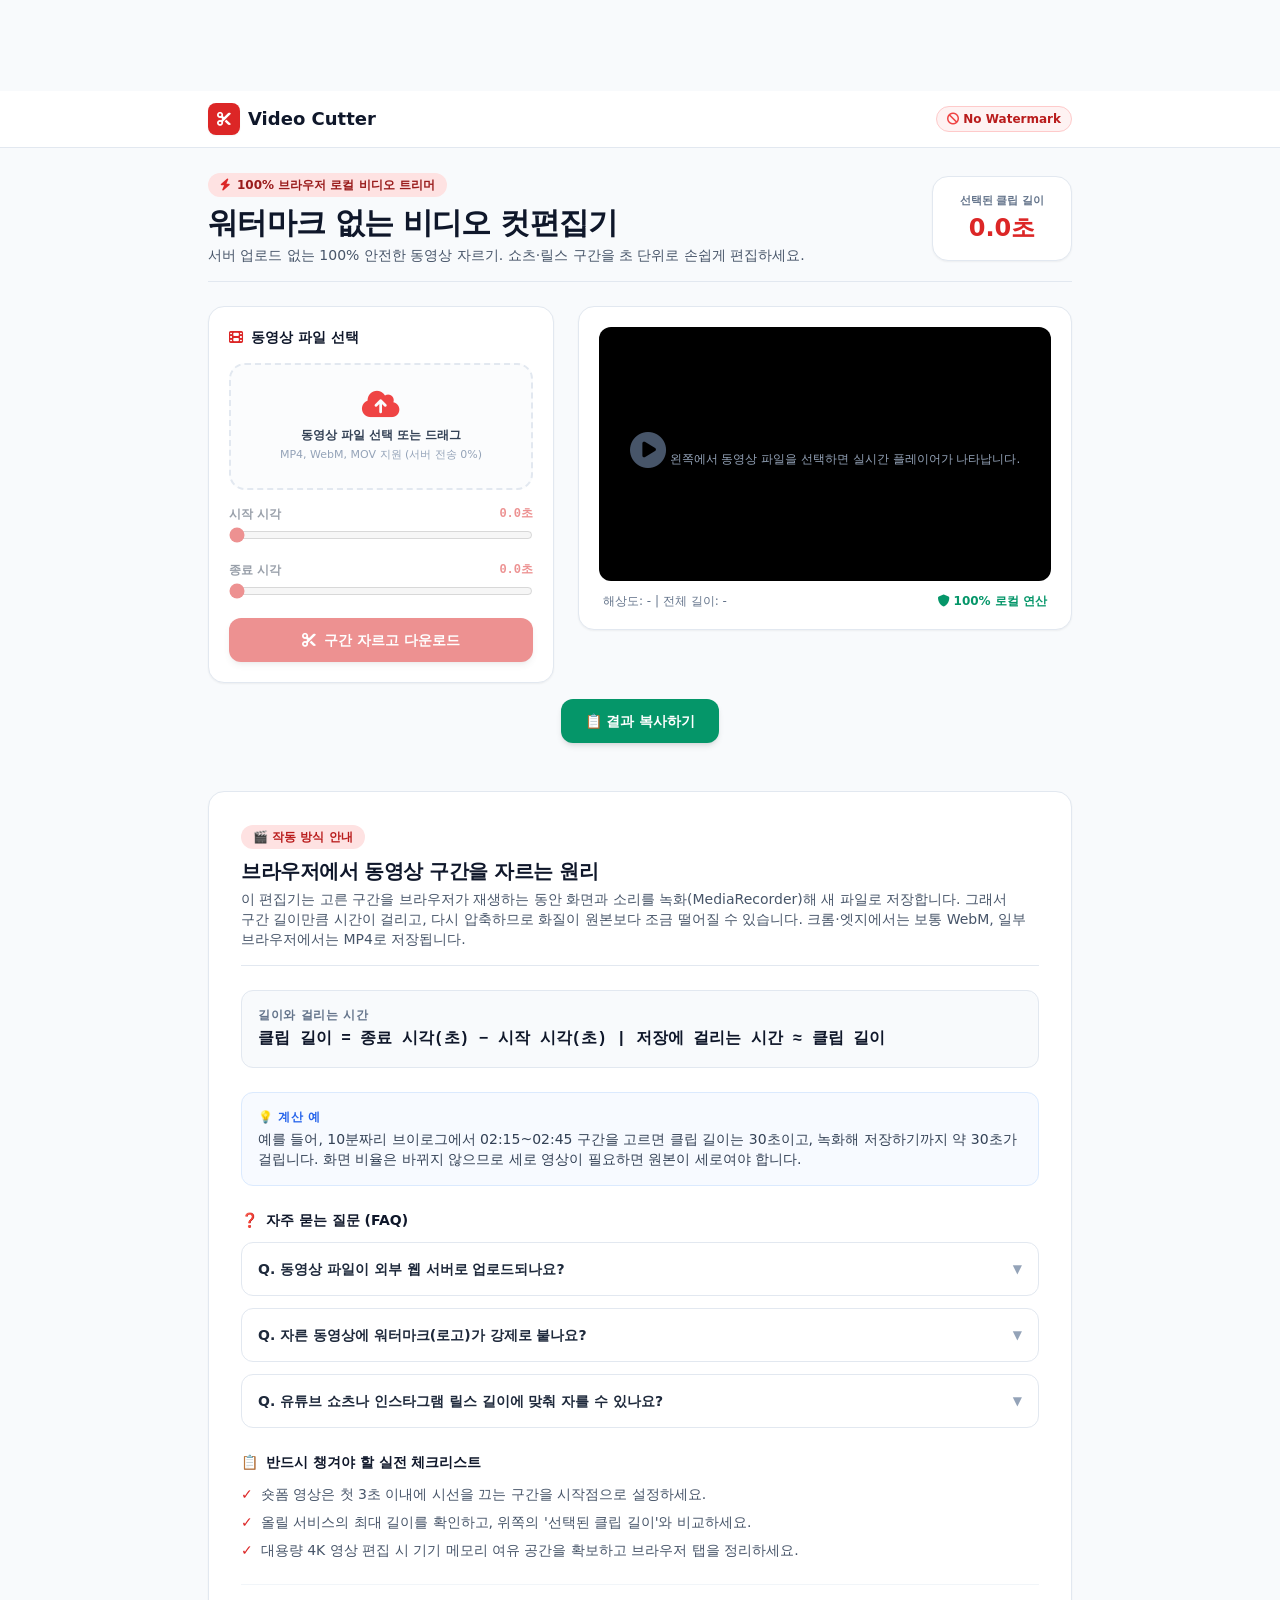
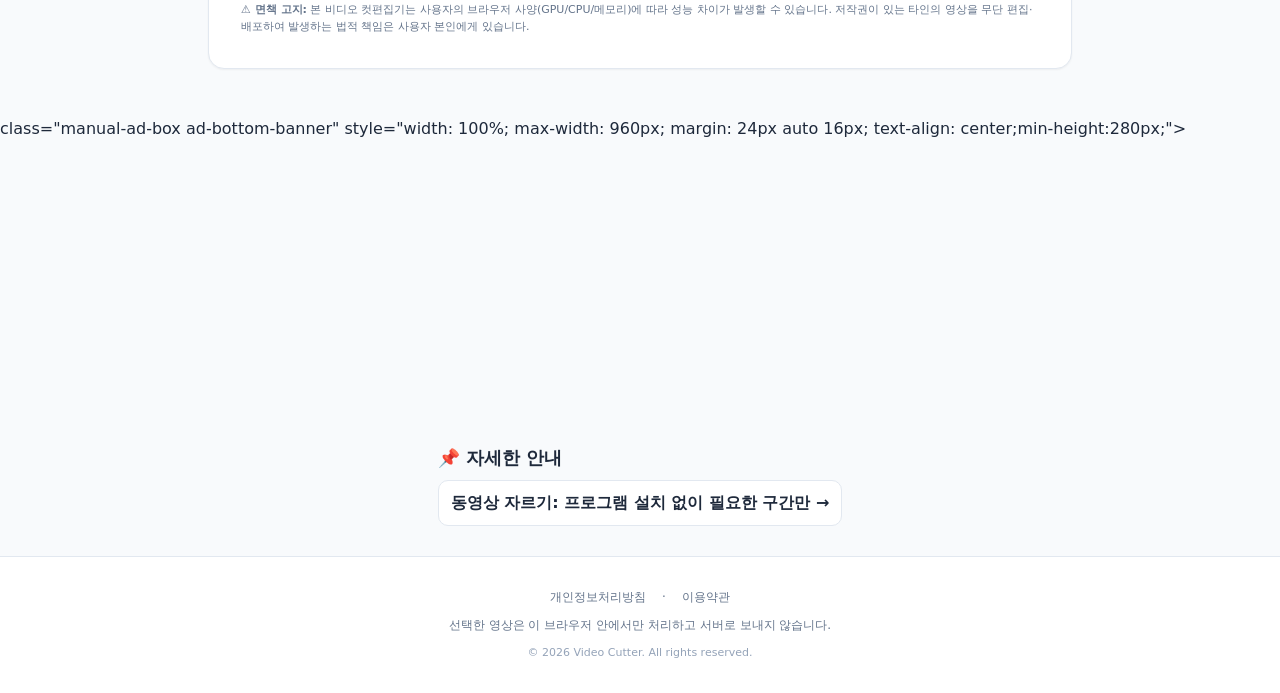
==== commit cc93bf78: "content: remove template claims, redirect template guide pages - user decision 2026-10-31 [kiro]" ====
--- a/index.html
+++ b/index.html
@@ -8,17 +8,17 @@
     <link href="apple-touch-icon.png" rel="apple-touch-icon" sizes="180x180"/>
     <meta content="width=device-width, initial-scale=1.0, maximum-scale=1.0, user-scalable=no" name="viewport"/>
     <title>동영상 컷편집기 | 워터마크 없는 비디오 구간 자르기</title>
-    <meta content="서버 업로드 없이 브라우저에서 동영상 구간을 빠르게 자르고 워터마크 없이 저장합니다." name="description"/>
+    <meta content="서버 업로드 없이 브라우저에서 동영상 구간을 잘라 워터마크 없이 저장합니다." name="description"/>
     <link href="https://video-cut.enjoy-onepage.com/" rel="canonical"/>
     <meta content="website" property="og:type"/>
     <meta property="og:locale" content="ko_KR">
     <meta content="https://video-cut.enjoy-onepage.com/" property="og:url"/>
     <meta content="동영상 컷편집기 | 워터마크 없는 비디오 구간 자르기" property="og:title"/>
-    <meta content="서버 업로드 없이 브라우저에서 동영상 구간을 빠르게 자르고 워터마크 없이 저장합니다." property="og:description"/>
+    <meta content="서버 업로드 없이 브라우저에서 동영상 구간을 잘라 워터마크 없이 저장합니다." property="og:description"/>
     <meta content="https://video-cut.enjoy-onepage.com/og-image.png" property="og:image"/>
     <meta content="summary_large_image" name="twitter:card"/>
     <meta content="동영상 컷편집기 | 워터마크 없는 비디오 구간 자르기" name="twitter:title"/>
-    <meta content="서버 업로드 없이 브라우저에서 동영상 구간을 빠르게 자르고 워터마크 없이 저장합니다." name="twitter:description"/>
+    <meta content="서버 업로드 없이 브라우저에서 동영상 구간을 잘라 워터마크 없이 저장합니다." name="twitter:description"/>
     <meta content="https://video-cut.enjoy-onepage.com/og-image.png" name="twitter:image"/>
     <link href="/favicon.ico" rel="icon" type="image/x-icon"/>
 
@@ -51,7 +51,7 @@
               "name": "동영상 파일이 외부 웹 서버로 업로드되나요?",
               "acceptedAnswer": {
                 "@type": "Answer",
-                "text": "아닙니다. HTML5 File API 및 Canvas 비디오 프레임 추출 기술을 통해 영상 파일이 사용자의 컴퓨터/스마트폰 메모리 내에서만 로컬 연산되므로 100% 안전합니다."
+                "text": "아니요. 고른 파일은 이 브라우저 안에서 재생하면서 지정한 구간을 녹화(MediaRecorder)해 새 파일을 만들 뿐, 서버로 올리지 않습니다."
               }
             },
             {
@@ -59,7 +59,7 @@
               "name": "자른 동영상에 워터마크(로고)가 강제로 붙나요?",
               "acceptedAnswer": {
                 "@type": "Answer",
-                "text": "붙지 않습니다. CapCut이나 기성 무료 편집 앱과 달리 워터마크가 전혀 삽입되지 않은 원본 그대로의 깔끔한 클립을 무료로 추출할 수 있습니다."
+                "text": "붙지 않습니다. 다만 구간을 다시 녹화해 만드는 방식이라 화질과 파일 형식(보통 WebM)은 원본과 다를 수 있습니다."
               }
             },
             {
@@ -67,7 +67,7 @@
               "name": "유튜브 쇼츠나 인스타그램 릴스 길이에 맞춰 자를 수 있나요?",
               "acceptedAnswer": {
                 "@type": "Answer",
-                "text": "네, 시작 시간과 종료 시간을 초 단위로 정밀하게 슬라이더로 조절하여 15초, 30초, 60초 등 숏폼 규격에 딱 맞춰 자를 수 있습니다."
+                "text": "네. 시작·종료 슬라이더를 0.1초 단위로 움직여 길이를 맞출 수 있습니다. 서비스마다 최대 길이가 다르고 자주 바뀌니 올리기 전에 확인하세요. 화면 비율은 바꾸지 않습니다."
               }
             }
           ]
@@ -146,7 +146,7 @@
         <div class="border-b border-slate-200 pb-4 flex flex-col md:flex-row md:items-center justify-between gap-4">
             <div>
                 <div class="inline-flex items-center gap-1.5 px-3 py-1 rounded-full text-xs font-semibold bg-red-100 text-red-800 mb-2">
-                    <i class="fa-solid fa-bolt text-red-600"></i><span>100% 브라우저 로컬 비디오 인스턴트 트리머</span>
+                    <i class="fa-solid fa-bolt text-red-600"></i><span>100% 브라우저 로컬 비디오 트리머</span>
                 </div>
                 <h1 class="text-2xl sm:text-3xl font-black text-slate-900 tracking-tight">
                     워터마크 없는 비디오 컷편집기
@@ -239,44 +239,33 @@
       <div class="bg-white rounded-2xl p-6 sm:p-8 border border-slate-200 shadow-sm space-y-6">
         <div class="border-b border-slate-200 pb-4">
           <div class="inline-flex items-center gap-1.5 px-3 py-1 rounded-full text-xs font-bold bg-red-100 text-red-700 mb-2">
-            <span>⚖️ 2026년 W3C WebCodecs 및 HTML5 미디어 표준</span>
+            <span>🎬 작동 방식 안내</span>
           </div>
           <h3 class="text-xl font-black text-slate-900 tracking-tight">
-            브라우저 로컬 비디오 트리밍 원리 및 숏폼 규격 가이드
+            브라우저에서 동영상 구간을 자르는 원리
           </h3>
           <p class="text-xs sm:text-sm text-slate-600 mt-1">
-            본 도구는 HTML5 Media Source Extensions 및 Canvas 하드웨어 가속 비디오 렌더링 표준을 준수합니다.
+            이 편집기는 고른 구간을 브라우저가 재생하는 동안 화면과 소리를 녹화(MediaRecorder)해 새 파일로 저장합니다. 그래서 구간 길이만큼 시간이 걸리고, 다시 압축하므로 화질이 원본보다 조금 떨어질 수 있습니다. 크롬·엣지에서는 보통 WebM, 일부 브라우저에서는 MP4로 저장됩니다.
           </p>
         </div>
 
         <div class="p-4 bg-slate-50 rounded-xl border border-slate-200">
-          <div class="text-xs font-bold text-slate-500 uppercase tracking-wider mb-1">핵심 산출 공식 (Formula & Video Spec)</div>
+          <div class="text-xs font-bold text-slate-500 uppercase tracking-wider mb-1">길이와 걸리는 시간</div>
           <div class="text-sm sm:text-base font-extrabold text-slate-900 font-mono leading-relaxed">
-            클립 재생 시간 = 종료 타임스탬프(초) - 시작 타임스탬프(초) | 숏폼 권장 길이: 유튜브 쇼츠 <60초, 릴스 15~30초
+            클립 길이 = 종료 시각(초) − 시작 시각(초) | 저장에 걸리는 시간 ≈ 클립 길이
           </div>
         </div>
 
         <div class="p-4 bg-blue-50/50 rounded-xl border border-blue-100">
-          <div class="text-xs font-bold text-blue-600 uppercase tracking-wider mb-1">💡 실전 계산 사례 (Case Study)</div>
+          <div class="text-xs font-bold text-blue-600 uppercase tracking-wider mb-1">💡 계산 예</div>
           <p class="text-xs sm:text-sm text-slate-700 leading-relaxed">
-            예를 들어, 10분짜리 브이로그 영상 원본에서 가장 재미있는 하이라이트 구간(02:15 ~ 02:45)의 30초 클립을 선택하면 서버 업로드 대기 시간 없이 브라우저 메모리에서 1초 만에 분할되어 인스타그램 릴스 규격으로 즉시 저장됩니다.
+            예를 들어, 10분짜리 브이로그에서 02:15~02:45 구간을 고르면 클립 길이는 30초이고, 녹화해 저장하기까지 약 30초가 걸립니다. 화면 비율은 바뀌지 않으므로 세로 영상이 필요하면 원본이 세로여야 합니다.
           </p>
         </div>
 
         <div class="space-y-3">
           <h4 class="text-sm font-bold text-slate-900 mb-2 flex items-center gap-2"><span>❓</span> 자주 묻는 질문 (FAQ)</h4>
           
-    <!-- 심층 가이드북 바로가기 (4-1-4 헌법 준수) -->
-    <div class="mt-8 mb-8 p-6 bg-gradient-to-r from-blue-50 to-indigo-50 rounded-2xl border border-blue-100 flex flex-col sm:flex-row items-center justify-between gap-4">
-      <div>
-        <span class="inline-block px-3 py-1 bg-blue-600 text-white text-xs font-bold rounded-full mb-2">2026 실무 가이드</span>
-        <h3 class="text-lg font-bold text-gray-900">공식 기준과 상세 산식이 궁금하신가요?</h3>
-        <p class="text-xs text-gray-600 mt-1">워터마크 없는 비디오 컷편집기의 최신 법정 고시, 감면 혜택, 실무 체크리스트를 확인해보세요.</p>
-      </div>
-      <a href="/guides/guide.html" class="whitespace-nowrap px-5 py-3 bg-blue-600 hover:bg-blue-700 text-white font-bold rounded-xl shadow-md transition flex items-center gap-2 text-xs shrink-0">
-        심층 가이드북 읽기 &rarr;
-      </a>
-    </div>
 
     <details class="group border border-slate-200 rounded-xl p-4">
             <summary class="flex items-center justify-between cursor-pointer font-bold text-sm text-slate-800">
@@ -284,7 +273,7 @@
               <span class="transition group-open:rotate-180 text-slate-400 text-xs">▼</span>
             </summary>
             <div class="text-xs text-slate-600 mt-3 leading-relaxed border-t border-slate-100 pt-3">
-              아닙니다. HTML5 File API 및 Canvas 비디오 프레임 추출 기술을 통해 영상 파일이 사용자의 컴퓨터/스마트폰 메모리 내에서만 로컬 연산되므로 100% 안전합니다.
+              아니요. 고른 파일은 이 브라우저 안에서 재생하면서 지정한 구간을 녹화(MediaRecorder)해 새 파일을 만들 뿐, 서버로 올리지 않습니다.
             </div>
           </details>
           <details class="group border border-slate-200 rounded-xl p-4">
@@ -293,7 +282,7 @@
               <span class="transition group-open:rotate-180 text-slate-400 text-xs">▼</span>
             </summary>
             <div class="text-xs text-slate-600 mt-3 leading-relaxed border-t border-slate-100 pt-3">
-              붙지 않습니다. CapCut이나 기성 무료 편집 앱과 달리 워터마크가 전혀 삽입되지 않은 원본 그대로의 깔끔한 클립을 무료로 추출할 수 있습니다.
+              붙지 않습니다. 다만 구간을 다시 녹화해 만드는 방식이라 화질과 파일 형식(보통 WebM)은 원본과 다를 수 있습니다.
             </div>
           </details>
           <details class="group border border-slate-200 rounded-xl p-4">
@@ -302,7 +291,7 @@
               <span class="transition group-open:rotate-180 text-slate-400 text-xs">▼</span>
             </summary>
             <div class="text-xs text-slate-600 mt-3 leading-relaxed border-t border-slate-100 pt-3">
-              네, 시작 시간과 종료 시간을 초 단위로 정밀하게 슬라이더로 조절하여 15초, 30초, 60초 등 숏폼 규격에 딱 맞춰 자를 수 있습니다.
+              네. 시작·종료 슬라이더를 0.1초 단위로 움직여 길이를 맞출 수 있습니다. 서비스마다 최대 길이가 다르고 자주 바뀌니 올리기 전에 확인하세요. 화면 비율은 바꾸지 않습니다.
             </div>
           </details>
         </div>
@@ -313,7 +302,7 @@
           </h4>
           <ul class="text-xs sm:text-sm text-slate-600 space-y-2">
             <li class="flex items-start gap-2"><span class="text-red-600 font-bold">✓</span><span>숏폼 영상은 첫 3초 이내에 시선을 끄는 구간을 시작점으로 설정하세요.</span></li>
-            <li class="flex items-start gap-2"><span class="text-red-600 font-bold">✓</span><span>유튜브 쇼츠 규격(최대 60초)을 초과하지 않도록 상단 표시 시간을 확인하세요.</span></li>
+            <li class="flex items-start gap-2"><span class="text-red-600 font-bold">✓</span><span>올릴 서비스의 최대 길이를 확인하고, 위쪽의 '선택된 클립 길이'와 비교하세요.</span></li>
             <li class="flex items-start gap-2"><span class="text-red-600 font-bold">✓</span><span>대용량 4K 영상 편집 시 기기 메모리 여유 공간을 확보하고 브라우저 탭을 정리하세요.</span></li>
           </ul>
         </div>
@@ -347,7 +336,7 @@
                 <span>·</span>
                 <a class="hover:text-red-600 transition" href="/terms.html">이용약관</a>
             </div>
-            <p>100% 무서버 클라이언트 사이드 연산 | 데이터 외부 전송 제로 보증</p>
+            <p>선택한 영상은 이 브라우저 안에서만 처리하고 서버로 보내지 않습니다.</p>
             <p class="text-[11px] text-slate-400">© 2026 Video Cutter. All rights reserved.</p>
         </div>
     </footer>
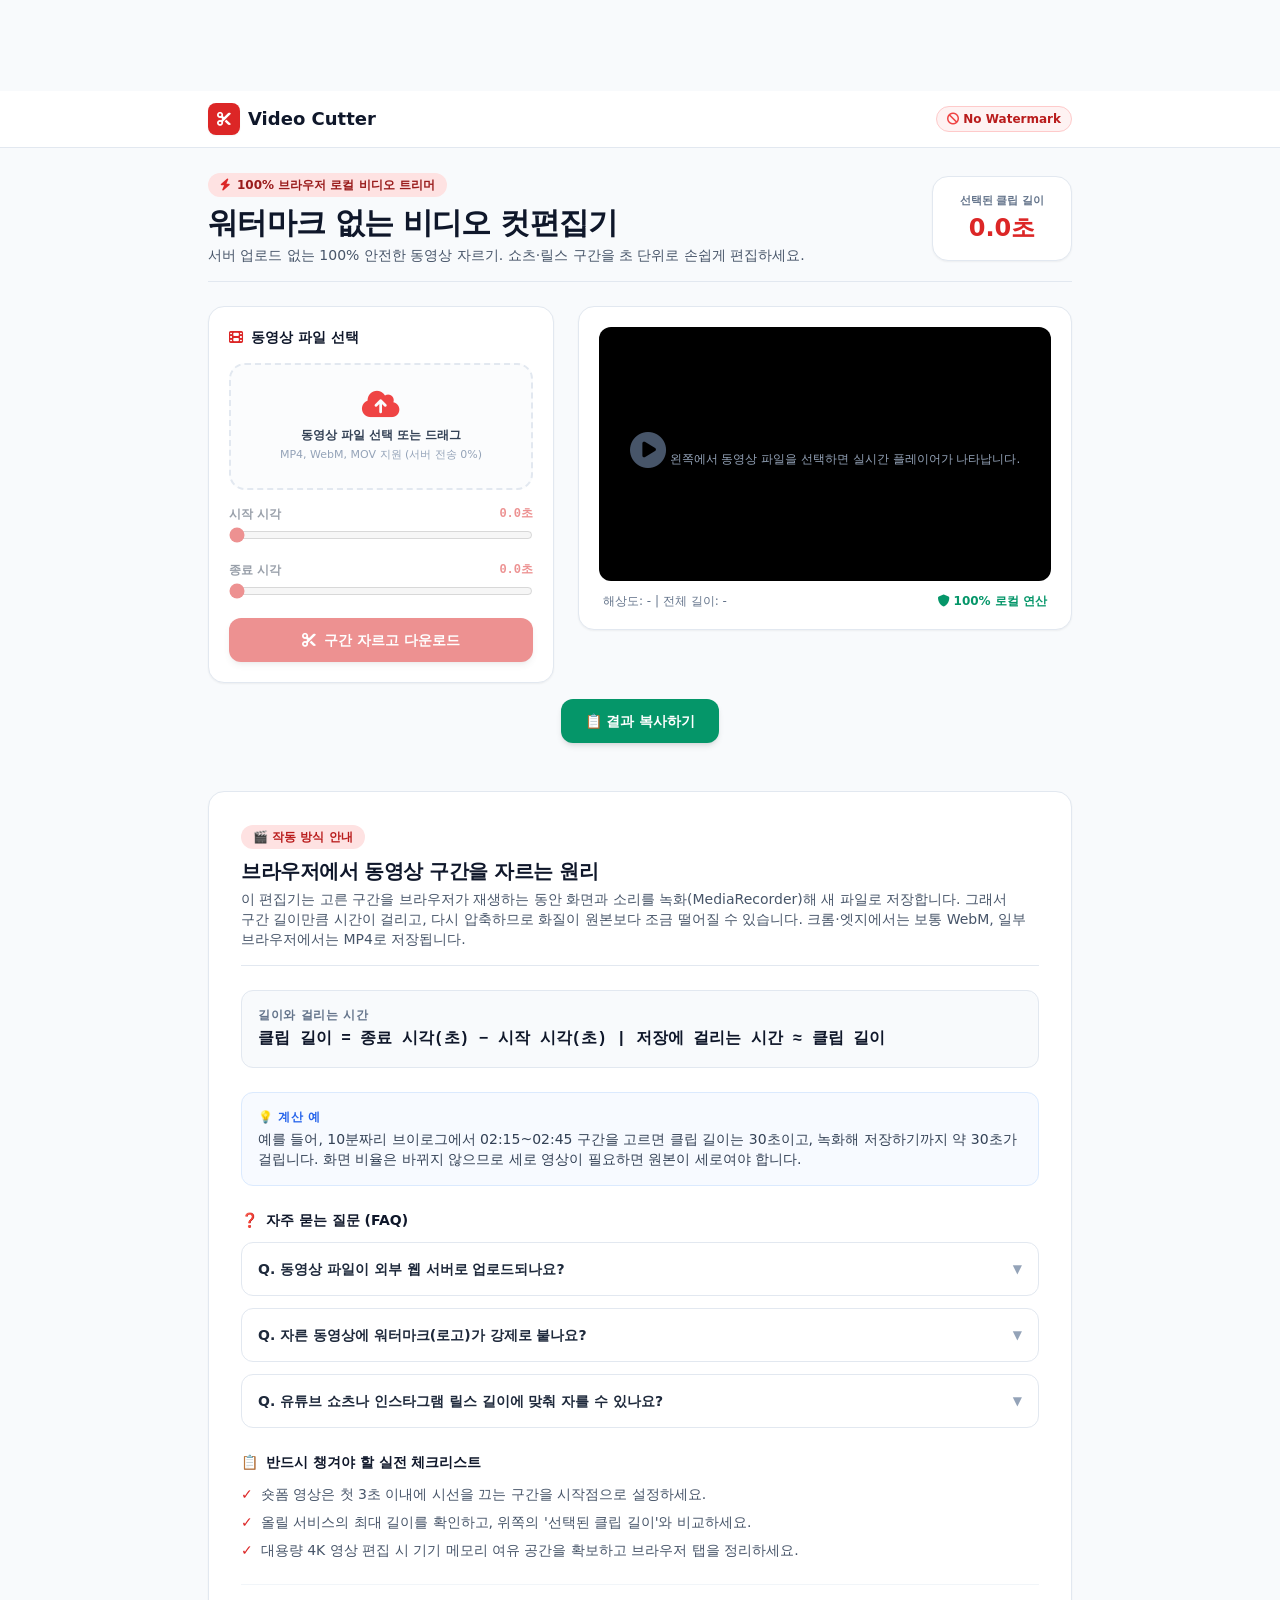
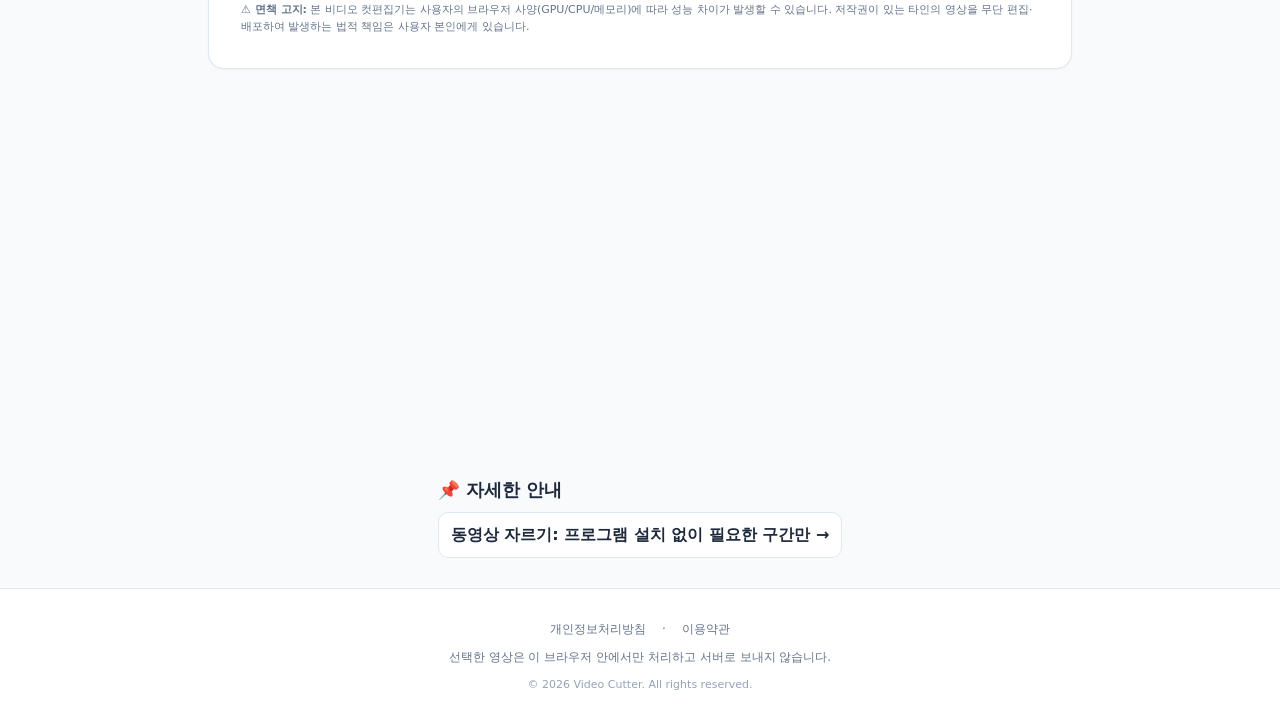
==== commit fe0df410: "fix: repair broken bottom-ad markup (code text on page), full-width mid ad - user request 2026-10-31" ====
--- a/index.html
+++ b/index.html
@@ -313,14 +313,14 @@
       </div>
     </section>
 
-    <div <!-- ADSENSE START: mid -->
-<div class="ad-box ad-mid" style="max-width:1080px;margin:16px auto;padding:0 14px;text-align:center;">
+    <!-- ADSENSE START: mid -->
+<div class="ad-box ad-mid" style="width:100%;box-sizing:border-box;max-width:1080px;margin:16px auto;padding:0 14px;text-align:center;">
   <ins class="adsbygoogle" style="display:block" data-ad-client="ca-pub-2228289204702106" data-ad-slot="1186914926" data-ad-format="auto" data-full-width-responsive="true"></ins>
   <script>(adsbygoogle = window.adsbygoogle || []).push({});</script>
 </div>
 <!-- ADSENSE END: mid -->
 
-class="manual-ad-box ad-bottom-banner" style="width: 100%; max-width: 960px; margin: 24px auto 16px; text-align: center;min-height:280px;">
+<div class="manual-ad-box ad-bottom-banner" style="width: 100%; max-width: 960px; margin: 24px auto 16px; text-align: center;min-height:280px;">
         <ins class="adsbygoogle" data-ad-client="ca-pub-2228289204702106" data-ad-format="auto" data-ad-slot="3416334507" data-full-width-responsive="true" style="display:block;min-height:280px;"></ins>
         <script>(adsbygoogle = window.adsbygoogle || []).push({});</script>
     </div>
